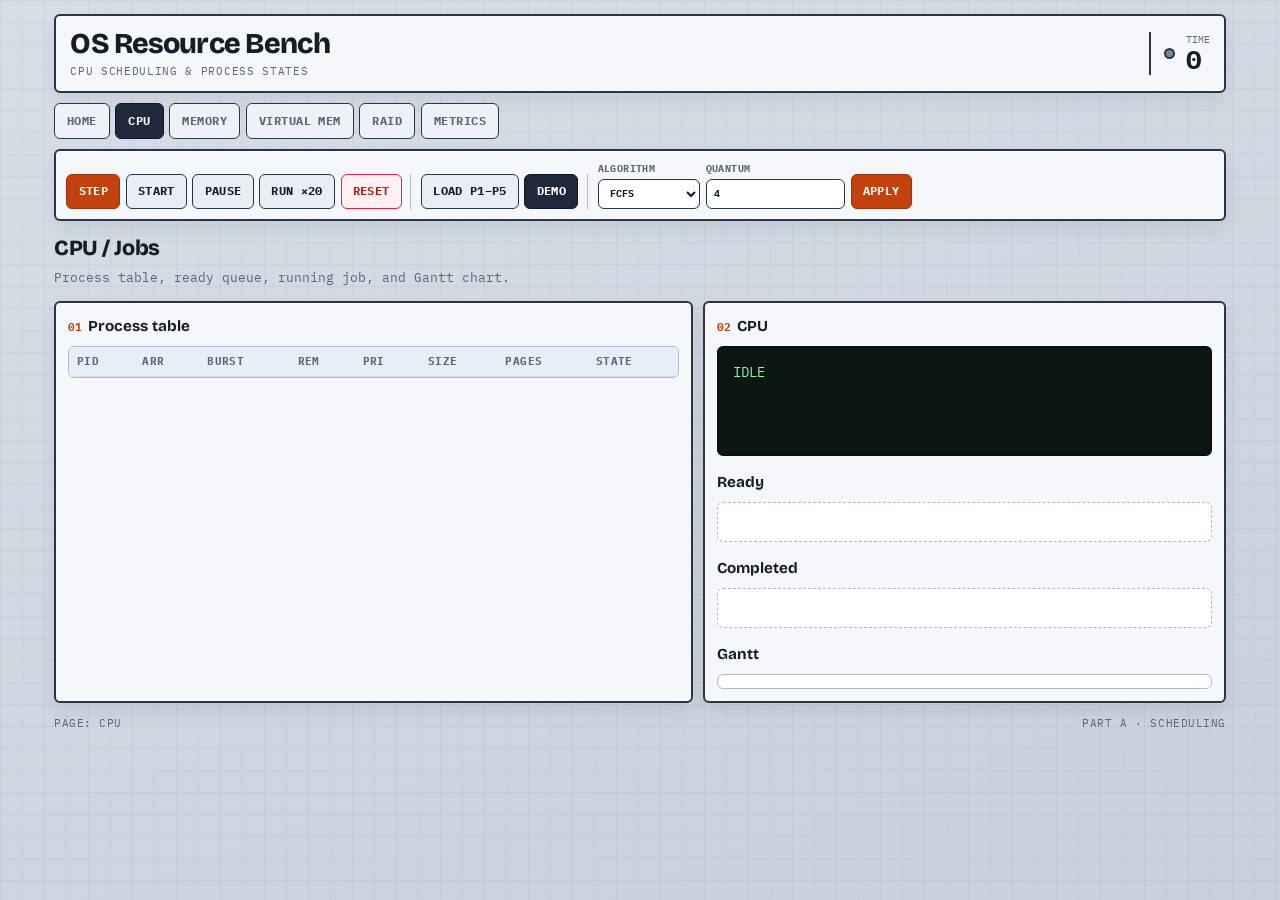
==== static/cpu.html @ 3bd55ee1 "Split simulator UI into multi-page navigation with shared toolbar. Co-authored-by: Cursor <cursorage" ====
<!DOCTYPE html>
<html lang="en">
<head>
  <meta charset="UTF-8" />
  <meta name="viewport" content="width=device-width, initial-scale=1" />
  <title>CPU · OS Resource Bench</title>
  <link rel="preconnect" href="https://fonts.googleapis.com" />
  <link rel="preconnect" href="https://fonts.gstatic.com" crossorigin />
  <link href="https://fonts.googleapis.com/css2?family=Bricolage+Grotesque:opsz,wght@12..96,600;12..96,800&family=IBM+Plex+Mono:wght@400;600;700&display=swap" rel="stylesheet" />
  <link rel="stylesheet" href="/static/style.css" />
</head>
<body data-page="cpu">
  <div class="app">
    <header class="topbar">
      <div class="brand">
        <h1>OS Resource Bench</h1>
        <p>CPU scheduling &amp; process states</p>
      </div>
      <div class="clock">
        <div class="led" id="run-led"></div>
        <div><small>time</small><strong id="sim-time">0</strong></div>
      </div>
    </header>

    <nav class="nav">
      <a href="/">Home</a>
      <a class="active" href="/cpu">CPU</a>
      <a href="/memory">Memory</a>
      <a href="/virtual">Virtual Mem</a>
      <a href="/raid">RAID</a>
      <a href="/metrics">Metrics</a>
    </nav>

    <section class="toolbar">
      <div class="group">
        <button id="btn-step" class="btn primary">Step</button>
        <button id="btn-start" class="btn">Start</button>
        <button id="btn-pause" class="btn">Pause</button>
        <button id="btn-run20" class="btn">Run ×20</button>
        <button id="btn-reset" class="btn warn">Reset</button>
      </div>
      <div class="group">
        <button id="btn-generate" class="btn">Load P1–P5</button>
        <button id="btn-demo" class="btn dark">Demo</button>
      </div>
      <div class="group">
        <label class="field">Algorithm
          <select id="algorithm">
            <option>FCFS</option><option>Round Robin</option><option>SJF</option><option>Priority</option>
          </select>
        </label>
        <label class="field">Quantum<input id="quantum" type="number" min="1" value="4" /></label>
        <button id="btn-apply" class="btn primary">Apply</button>
      </div>
    </section>

    <div class="page-head">
      <h2>CPU / Jobs</h2>
      <p>Process table, ready queue, running job, and Gantt chart.</p>
    </div>

    <div class="grid two">
      <section class="panel">
        <h3><span class="num">01</span>Process table</h3>
        <div class="table-wrap">
          <table>
            <thead>
              <tr>
                <th>PID</th><th>Arr</th><th>Burst</th><th>Rem</th>
                <th>Pri</th><th>Size</th><th>Pages</th><th>State</th>
              </tr>
            </thead>
            <tbody id="process-tbody"></tbody>
          </table>
        </div>
      </section>

      <section class="panel">
        <h3><span class="num">02</span>CPU</h3>
        <div id="cpu-panel" class="crt">IDLE</div>
        <p class="meta" id="sched-info"></p>
        <h3 style="margin-top:0.9rem">Ready</h3>
        <div id="ready-queue" class="queue"></div>
        <h3 style="margin-top:0.9rem">Completed</h3>
        <div id="completed" class="queue"></div>
        <h3 style="margin-top:0.9rem">Gantt</h3>
        <div id="gantt" class="gantt"></div>
      </section>
    </div>

    <footer class="footer">
      <span>Page: CPU</span>
      <span>Part A · Scheduling</span>
    </footer>
  </div>
  <script src="/static/app.js"></script>
</body>
</html>
---- static/style.css ----
:root {
  --bg: #d8dee7;
  --bg-2: #c7d0dc;
  --surface: #f6f7fa;
  --surface-2: #eef1f6;
  --ink: #161d27;
  --muted: #5a6778;
  --line: #2a3545;
  --line-soft: #b0bbc9;
  --accent: #c2410c;
  --accent-2: #9a3412;
  --navy: #1e293b;
  --ok: #15803d;
  --warn: #b91c1c;
  --info: #0369a1;
  --crt: #0c1713;
  --crt-fg: #95efb0;
  --mono: "IBM Plex Mono", Consolas, monospace;
  --sans: "Bricolage Grotesque", "Segoe UI", sans-serif;
  --r: 6px;
  --shadow: 0 1px 0 rgba(255,255,255,0.55) inset, 0 8px 18px rgba(22, 29, 39, 0.08);
}

* { box-sizing: border-box; }
html, body { margin: 0; min-height: 100%; }
body {
  color: var(--ink);
  font: 14px/1.45 var(--mono);
  background:
    linear-gradient(rgba(42,53,69,0.05) 1px, transparent 1px),
    linear-gradient(90deg, rgba(42,53,69,0.05) 1px, transparent 1px),
    linear-gradient(160deg, var(--bg), var(--bg-2));
  background-size: 22px 22px, 22px 22px, auto;
}
a { color: inherit; text-decoration: none; }
button, input, select { font: inherit; }
:focus-visible { outline: 2px solid #2563eb; outline-offset: 2px; }

.app {
  max-width: 1200px;
  margin: 0 auto;
  padding: 14px 14px 28px;
}

/* Top chrome */
.topbar {
  display: grid;
  grid-template-columns: 1fr auto;
  gap: 0.75rem;
  align-items: center;
  background: var(--surface);
  border: 2px solid var(--line);
  border-radius: var(--r);
  padding: 0.75rem 0.9rem;
  box-shadow: var(--shadow);
  margin-bottom: 10px;
}

.brand h1 {
  margin: 0;
  font-family: var(--sans);
  font-size: clamp(1.25rem, 2.5vw, 1.8rem);
  font-weight: 800;
  letter-spacing: -0.03em;
  line-height: 1.1;
}
.brand p {
  margin: 0.2rem 0 0;
  color: var(--muted);
  font-size: 0.7rem;
  text-transform: uppercase;
  letter-spacing: 0.06em;
}

.clock {
  display: flex;
  align-items: center;
  gap: 0.65rem;
  border-left: 2px solid var(--line);
  padding-left: 0.85rem;
}
.clock small {
  display: block;
  color: var(--muted);
  font-size: 0.65rem;
  text-transform: uppercase;
}
.clock strong {
  font-size: 1.6rem;
  font-variant-numeric: tabular-nums;
  line-height: 1;
}
.led {
  width: 11px;
  height: 11px;
  border-radius: 50%;
  border: 2px solid var(--line);
  background: #7c8696;
}
.led.on {
  background: #22c55e;
  box-shadow: 0 0 0 3px rgba(34,197,94,0.18);
  animation: blink 1s steps(2) infinite;
}

/* Navigation pages */
.nav {
  display: flex;
  flex-wrap: wrap;
  gap: 0.35rem;
  margin-bottom: 10px;
}
.nav a {
  border: 1.5px solid var(--line);
  background: var(--surface-2);
  color: var(--muted);
  padding: 0.55rem 0.75rem;
  border-radius: var(--r);
  font-size: 0.72rem;
  font-weight: 700;
  letter-spacing: 0.04em;
  text-transform: uppercase;
  transition: 0.12s ease;
}
.nav a:hover {
  background: #fff;
  color: var(--ink);
  border-color: var(--accent);
}
.nav a.active {
  background: var(--navy);
  color: #f8fafc;
  border-color: #0f172a;
}

/* Shared control strip */
.toolbar {
  display: flex;
  flex-wrap: wrap;
  gap: 0.4rem;
  align-items: end;
  background: var(--surface);
  border: 2px solid var(--line);
  border-radius: var(--r);
  padding: 0.65rem;
  margin-bottom: 12px;
  box-shadow: var(--shadow);
}
.toolbar .group {
  display: flex;
  flex-wrap: wrap;
  gap: 0.35rem;
  align-items: end;
  padding-right: 0.55rem;
  margin-right: 0.2rem;
  border-right: 1px solid var(--line-soft);
}
.toolbar .group:last-child { border-right: 0; }

.btn {
  border: 1.5px solid var(--line);
  background: #e9eef4;
  color: var(--ink);
  border-radius: var(--r);
  padding: 0.5rem 0.7rem;
  font-weight: 700;
  font-size: 0.72rem;
  letter-spacing: 0.03em;
  cursor: pointer;
  text-transform: uppercase;
}
.btn:hover { background: #fff; border-color: var(--accent); }
.btn:active { transform: translateY(1px); }
.btn.primary { background: var(--accent); color: #fff7ed; border-color: var(--accent-2); }
.btn.primary:hover { background: var(--accent-2); color: #fff; }
.btn.dark { background: var(--navy); color: #fff; border-color: #0f172a; }
.btn.warn { background: #fff1f2; color: var(--warn); border-color: #e11d48; }

.field {
  display: flex;
  flex-direction: column;
  gap: 0.15rem;
  font-size: 0.62rem;
  font-weight: 700;
  color: var(--muted);
  text-transform: uppercase;
  letter-spacing: 0.04em;
}
.field input, .field select {
  min-width: 96px;
  border: 1.5px solid var(--line);
  background: #fff;
  border-radius: var(--r);
  padding: 0.42rem 0.45rem;
  color: var(--ink);
}

/* Page body */
.page-head {
  margin: 0 0 0.85rem;
}
.page-head h2 {
  margin: 0;
  font-family: var(--sans);
  font-size: 1.35rem;
  font-weight: 800;
  letter-spacing: -0.02em;
}
.page-head p {
  margin: 0.25rem 0 0;
  color: var(--muted);
  font-size: 0.8rem;
}

.grid {
  display: grid;
  gap: 10px;
}
.grid.two { grid-template-columns: 1.1fr 0.9fr; }
.grid.three { grid-template-columns: repeat(3, 1fr); }
.grid.cards { grid-template-columns: repeat(auto-fit, minmax(160px, 1fr)); }

.panel {
  background: var(--surface);
  border: 2px solid var(--line);
  border-radius: var(--r);
  padding: 0.75rem;
  box-shadow: var(--shadow);
  min-width: 0;
}
.panel h3 {
  margin: 0 0 0.6rem;
  font-family: var(--sans);
  font-size: 0.95rem;
  font-weight: 700;
}
.panel h3 .num {
  color: var(--accent);
  font-family: var(--mono);
  font-size: 0.7rem;
  margin-right: 0.4rem;
}

.meta { color: var(--muted); font-size: 0.75rem; margin: 0 0 0.55rem; }

.table-wrap {
  overflow: auto;
  max-height: 460px;
  border: 1px solid var(--line-soft);
  border-radius: var(--r);
  background: #fff;
}
table { width: 100%; border-collapse: collapse; font-size: 0.78rem; }
th, td {
  padding: 0.42rem 0.5rem;
  border-bottom: 1px solid #d7deea;
  text-align: left;
  white-space: nowrap;
}
th {
  position: sticky;
  top: 0;
  background: #e8eef7;
  color: var(--muted);
  font-size: 0.66rem;
  text-transform: uppercase;
  letter-spacing: 0.04em;
}
tr:hover td { background: #f3f7fc; }
tr.row-running td { background: #fff4eb; font-weight: 600; color: var(--accent-2); }

.status {
  display: inline-block;
  min-width: 4.6rem;
  text-align: center;
  padding: 0.1rem 0.3rem;
  border: 1px solid var(--line-soft);
  border-radius: 3px;
  font-size: 0.68rem;
  background: #f1f5f9;
}
.status-running { background: #ffedd5; border-color: var(--accent); color: var(--accent-2); }
.status-ready { background: #e0f2fe; border-color: var(--info); color: #075985; }
.status-terminated { background: #dcfce7; border-color: var(--ok); color: #14532d; }
.status-waiting { background: #fef9c3; border-color: #ca8a04; color: #854d0e; }

.crt {
  background: var(--crt);
  color: var(--crt-fg);
  border: 2px solid #07110d;
  border-radius: var(--r);
  padding: 0.85rem;
  min-height: 110px;
  white-space: pre-wrap;
  line-height: 1.5;
}
.queue {
  min-height: 2.5rem;
  border: 1px dashed var(--line-soft);
  border-radius: var(--r);
  background: #fff;
  padding: 0.4rem;
  display: flex;
  flex-wrap: wrap;
  gap: 0.3rem;
}
.qitem {
  border: 1px solid var(--accent);
  background: #fff7ed;
  color: var(--accent-2);
  border-radius: 3px;
  padding: 0.15rem 0.4rem;
  font-size: 0.72rem;
  font-weight: 700;
}
.muted { color: var(--muted); font-size: 0.75rem; }

.gantt {
  display: flex;
  flex-wrap: wrap;
  gap: 3px;
  max-height: 130px;
  overflow: auto;
  border: 1px solid var(--line-soft);
  border-radius: var(--r);
  background: #fff;
  padding: 0.4rem;
}
.gantt span {
  border: 1px solid var(--line-soft);
  background: #eef2f6;
  border-radius: 2px;
  font-size: 0.64rem;
  padding: 0.2rem 0.28rem;
}
.gantt span.run {
  background: #ffedd5;
  border-color: var(--accent);
  color: var(--accent-2);
  font-weight: 700;
}
.gantt span.idle { opacity: 0.4; }

.frames, .meters, .raid-grid {
  display: grid;
  gap: 0.45rem;
}
.frames { grid-template-columns: repeat(auto-fill, minmax(110px, 1fr)); }
.meters { grid-template-columns: repeat(auto-fit, minmax(130px, 1fr)); }
.raid-grid { grid-template-columns: repeat(auto-fit, minmax(150px, 1fr)); }

.frame, .stat, .disk {
  border: 1.5px solid var(--line);
  background: #fff;
  border-radius: var(--r);
  padding: 0.55rem;
}
.frame { min-height: 62px; white-space: pre-line; font-size: 0.74rem; }
.frame.free {
  color: var(--muted);
  background: repeating-linear-gradient(-45deg, #f4f6f9, #f4f6f9 5px, #e8edf4 5px, #e8edf4 10px);
}
.frame.used { background: #ecfdf3; border-color: var(--ok); font-weight: 700; }
.stat b {
  display: block;
  font-size: 1.25rem;
  font-variant-numeric: tabular-nums;
}
.stat span {
  color: var(--muted);
  font-size: 0.64rem;
  text-transform: uppercase;
  letter-spacing: 0.04em;
}

.teletype {
  border: 1.5px solid #d97706;
  background: #fffbeb;
  color: #78350f;
  border-radius: var(--r);
  padding: 0.7rem;
  min-height: 84px;
  white-space: pre-wrap;
  font-size: 0.76rem;
  line-height: 1.45;
}
.teletype.hit { background: #ecfdf3; color: #14532d; border-color: var(--ok); }
.teletype.fail { background: #fff1f2; color: #9f1239; border-color: var(--warn); }

.disk { min-height: 130px; }
.disk.failed { background: #fff1f2; border-color: var(--warn); }
.disk h4 {
  margin: 0 0 0.35rem;
  font-family: var(--sans);
  font-size: 0.8rem;
}
.disk pre {
  margin: 0;
  max-height: 120px;
  overflow: auto;
  color: var(--muted);
  font-size: 0.66rem;
  line-height: 1.4;
}

.kernellog {
  margin: 0;
  background: #101820;
  color: #d7e6df;
  border: 2px solid #07110d;
  border-radius: var(--r);
  padding: 0.75rem;
  max-height: 380px;
  overflow: auto;
  font-size: 0.74rem;
  line-height: 1.45;
}

/* Dashboard extras */
.pipeline {
  display: grid;
  grid-template-columns: repeat(6, 1fr);
  gap: 0.4rem;
  margin-bottom: 10px;
}
.pipe-step {
  background: var(--surface);
  border: 2px solid var(--line);
  border-radius: var(--r);
  padding: 0.7rem 0.55rem;
  text-align: center;
  box-shadow: var(--shadow);
}
.pipe-step b {
  display: block;
  font-family: var(--sans);
  font-size: 0.85rem;
  margin-bottom: 0.2rem;
}
.pipe-step span { color: var(--muted); font-size: 0.68rem; }
.pipe-step.hot { border-color: var(--accent); background: #fff7ed; }

.hero-actions {
  display: flex;
  flex-wrap: wrap;
  gap: 0.45rem;
  margin-top: 0.7rem;
}

.footer {
  margin-top: 12px;
  color: var(--muted);
  font-size: 0.7rem;
  text-transform: uppercase;
  letter-spacing: 0.05em;
  display: flex;
  justify-content: space-between;
  gap: 0.75rem;
  flex-wrap: wrap;
}

@keyframes blink { 50% { opacity: 0.35; } }

@media (max-width: 900px) {
  .grid.two, .grid.three, .pipeline { grid-template-columns: 1fr; }
  .topbar { grid-template-columns: 1fr; }
  .clock { border: 0; padding: 0; border-top: 1px solid var(--line-soft); padding-top: 0.45rem; }
  .toolbar .group { border-right: 0; padding-right: 0; }
}
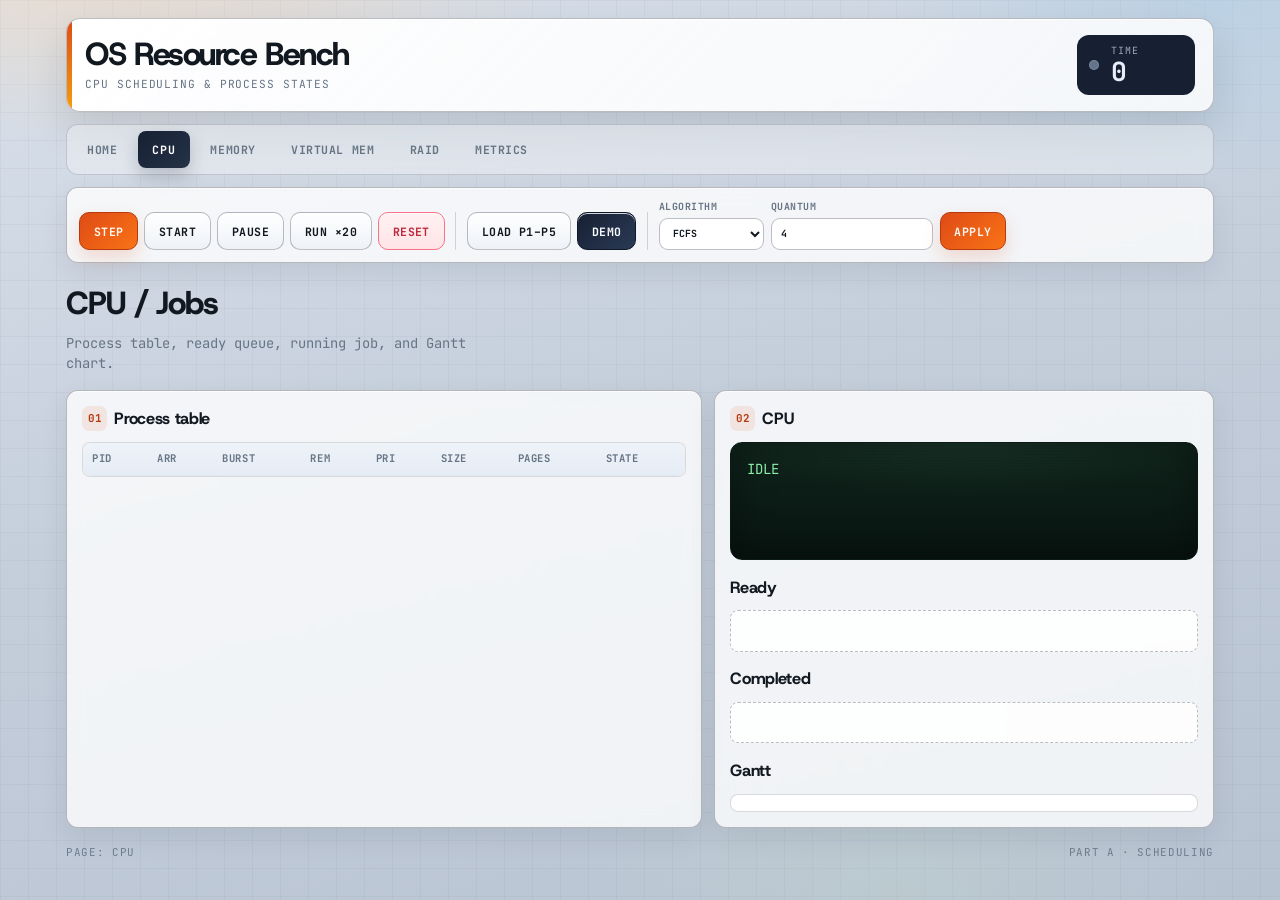
==== commit 66edc78d: "Upgrade multi-page UI with polished visual design system. Co-authored-by: Cursor <cursoragent@cursor" ====
--- a/static/cpu.html
+++ b/static/cpu.html
@@ -6,7 +6,7 @@
   <title>CPU · OS Resource Bench</title>
   <link rel="preconnect" href="https://fonts.googleapis.com" />
   <link rel="preconnect" href="https://fonts.gstatic.com" crossorigin />
-  <link href="https://fonts.googleapis.com/css2?family=Bricolage+Grotesque:opsz,wght@12..96,600;12..96,800&family=IBM+Plex+Mono:wght@400;600;700&display=swap" rel="stylesheet" />
+  <link href="https://fonts.googleapis.com/css2?family=Host+Grotesk:wght@500;600;700;800&family=JetBrains+Mono:wght@400;600;700&display=swap" rel="stylesheet" />
   <link rel="stylesheet" href="/static/style.css" />
 </head>
 <body data-page="cpu">
--- a/static/style.css
+++ b/static/style.css
@@ -1,398 +1,532 @@
 :root {
-  --bg: #d8dee7;
-  --bg-2: #c7d0dc;
-  --surface: #f6f7fa;
-  --surface-2: #eef1f6;
-  --ink: #161d27;
-  --muted: #5a6778;
-  --line: #2a3545;
-  --line-soft: #b0bbc9;
-  --accent: #c2410c;
-  --accent-2: #9a3412;
-  --navy: #1e293b;
-  --ok: #15803d;
-  --warn: #b91c1c;
-  --info: #0369a1;
-  --crt: #0c1713;
-  --crt-fg: #95efb0;
-  --mono: "IBM Plex Mono", Consolas, monospace;
-  --sans: "Bricolage Grotesque", "Segoe UI", sans-serif;
-  --r: 6px;
-  --shadow: 0 1px 0 rgba(255,255,255,0.55) inset, 0 8px 18px rgba(22, 29, 39, 0.08);
+  --ink: #121820;
+  --ink-2: #2a3441;
+  --muted: #667484;
+  --line: rgba(18, 24, 32, 0.16);
+  --line-strong: rgba(18, 24, 32, 0.28);
+  --surface: rgba(255, 255, 255, 0.78);
+  --surface-solid: #f4f6f9;
+  --surface-2: #e8edf3;
+  --glass: rgba(255, 255, 255, 0.55);
+  --accent: #df4b16;
+  --accent-deep: #b53a10;
+  --navy: #172033;
+  --ok: #0f7a45;
+  --warn: #c02739;
+  --info: #0b6e99;
+  --crt: #081410;
+  --crt-fg: #8ef0ad;
+  --glow-warm: rgba(223, 75, 22, 0.18);
+  --sans: "Host Grotesk", "Segoe UI", sans-serif;
+  --mono: "JetBrains Mono", Consolas, monospace;
+  --r: 12px;
+  --r-sm: 8px;
+  --ease: cubic-bezier(0.22, 1, 0.36, 1);
+  --shadow: 0 1px 0 rgba(255,255,255,0.65) inset, 0 10px 28px rgba(18, 24, 32, 0.08);
+  --shadow-lg: 0 1px 0 rgba(255,255,255,0.7) inset, 0 18px 40px rgba(18, 24, 32, 0.12);
 }
 
 * { box-sizing: border-box; }
 html, body { margin: 0; min-height: 100%; }
 body {
   color: var(--ink);
-  font: 14px/1.45 var(--mono);
-  background:
-    linear-gradient(rgba(42,53,69,0.05) 1px, transparent 1px),
-    linear-gradient(90deg, rgba(42,53,69,0.05) 1px, transparent 1px),
-    linear-gradient(160deg, var(--bg), var(--bg-2));
-  background-size: 22px 22px, 22px 22px, auto;
+  font: 14px/1.5 var(--mono);
+  background-color: #cfd7e2;
+  background-image:
+    radial-gradient(900px 420px at 8% -10%, rgba(255, 214, 170, 0.55), transparent 55%),
+    radial-gradient(700px 380px at 95% 0%, rgba(170, 205, 230, 0.5), transparent 50%),
+    radial-gradient(600px 420px at 70% 100%, rgba(190, 210, 200, 0.35), transparent 55%),
+    linear-gradient(rgba(18, 24, 32, 0.035) 1px, transparent 1px),
+    linear-gradient(90deg, rgba(18, 24, 32, 0.035) 1px, transparent 1px),
+    linear-gradient(165deg, #d9e0ea 0%, #c4cedb 48%, #b8c3d2 100%);
+  background-size: auto, auto, auto, 28px 28px, 28px 28px, auto;
+  background-attachment: fixed;
 }
 a { color: inherit; text-decoration: none; }
 button, input, select { font: inherit; }
-:focus-visible { outline: 2px solid #2563eb; outline-offset: 2px; }
+:focus-visible {
+  outline: 2px solid #2563eb;
+  outline-offset: 2px;
+}
 
 .app {
-  max-width: 1200px;
+  max-width: 1180px;
   margin: 0 auto;
-  padding: 14px 14px 28px;
-}
-
-/* Top chrome */
+  padding: 18px 16px 40px;
+  animation: rise 0.55s var(--ease);
+}
+
+/* ===== Top bar ===== */
 .topbar {
   display: grid;
   grid-template-columns: 1fr auto;
-  gap: 0.75rem;
+  gap: 1rem;
   align-items: center;
-  background: var(--surface);
-  border: 2px solid var(--line);
-  border-radius: var(--r);
-  padding: 0.75rem 0.9rem;
-  box-shadow: var(--shadow);
-  margin-bottom: 10px;
-}
-
+  padding: 1rem 1.15rem;
+  margin-bottom: 12px;
+  border: 1px solid var(--line-strong);
+  border-radius: calc(var(--r) + 2px);
+  background:
+    linear-gradient(135deg, rgba(255,255,255,0.92), rgba(244,246,249,0.75)),
+    var(--surface);
+  box-shadow: var(--shadow-lg);
+  backdrop-filter: blur(10px);
+  position: relative;
+  overflow: hidden;
+}
+.topbar::before {
+  content: "";
+  position: absolute;
+  left: 0; top: 0; bottom: 0;
+  width: 5px;
+  background: linear-gradient(180deg, var(--accent), #f59e0b);
+}
 .brand h1 {
   margin: 0;
   font-family: var(--sans);
-  font-size: clamp(1.25rem, 2.5vw, 1.8rem);
+  font-size: clamp(1.45rem, 3vw, 2rem);
   font-weight: 800;
-  letter-spacing: -0.03em;
-  line-height: 1.1;
+  letter-spacing: -0.045em;
+  line-height: 1.05;
 }
 .brand p {
-  margin: 0.2rem 0 0;
+  margin: 0.3rem 0 0;
   color: var(--muted);
   font-size: 0.7rem;
-  text-transform: uppercase;
-  letter-spacing: 0.06em;
-}
-
+  letter-spacing: 0.08em;
+  text-transform: uppercase;
+}
 .clock {
   display: flex;
   align-items: center;
-  gap: 0.65rem;
-  border-left: 2px solid var(--line);
-  padding-left: 0.85rem;
+  gap: 0.75rem;
+  padding: 0.55rem 0.8rem;
+  border-radius: var(--r);
+  background: var(--navy);
+  color: #e8eef7;
+  min-width: 118px;
 }
 .clock small {
   display: block;
-  color: var(--muted);
-  font-size: 0.65rem;
+  opacity: 0.65;
+  font-size: 0.62rem;
+  letter-spacing: 0.08em;
   text-transform: uppercase;
 }
 .clock strong {
-  font-size: 1.6rem;
+  font-size: 1.65rem;
+  line-height: 1;
   font-variant-numeric: tabular-nums;
-  line-height: 1;
+}
+.clock strong.flash {
+  animation: tickFlash 0.35s var(--ease);
 }
 .led {
-  width: 11px;
-  height: 11px;
+  width: 10px;
+  height: 10px;
   border-radius: 50%;
-  border: 2px solid var(--line);
-  background: #7c8696;
+  background: #64748b;
+  box-shadow: inset 0 0 0 1px rgba(255,255,255,0.15);
 }
 .led.on {
-  background: #22c55e;
-  box-shadow: 0 0 0 3px rgba(34,197,94,0.18);
-  animation: blink 1s steps(2) infinite;
-}
-
-/* Navigation pages */
+  background: #4ade80;
+  box-shadow: 0 0 0 4px rgba(74, 222, 128, 0.18);
+  animation: pulse 1.1s ease-in-out infinite;
+}
+
+/* ===== Nav ===== */
 .nav {
   display: flex;
   flex-wrap: wrap;
-  gap: 0.35rem;
-  margin-bottom: 10px;
+  gap: 0.4rem;
+  margin-bottom: 12px;
+  padding: 0.35rem;
+  border-radius: var(--r);
+  background: rgba(255,255,255,0.35);
+  border: 1px solid var(--line);
+  backdrop-filter: blur(8px);
 }
 .nav a {
-  border: 1.5px solid var(--line);
-  background: var(--surface-2);
-  color: var(--muted);
-  padding: 0.55rem 0.75rem;
+  position: relative;
+  padding: 0.62rem 0.9rem;
+  border-radius: var(--r-sm);
+  color: var(--muted);
+  font-size: 0.72rem;
+  font-weight: 700;
+  letter-spacing: 0.05em;
+  text-transform: uppercase;
+  transition: color 0.18s var(--ease), background 0.18s var(--ease), transform 0.18s var(--ease);
+}
+.nav a:hover {
+  color: var(--ink);
+  background: rgba(255,255,255,0.7);
+  transform: translateY(-1px);
+}
+.nav a.active {
+  color: #fff;
+  background: linear-gradient(135deg, var(--navy), #243247);
+  box-shadow: 0 8px 18px rgba(23, 32, 51, 0.22);
+}
+
+/* ===== Toolbar ===== */
+.toolbar {
+  display: flex;
+  flex-wrap: wrap;
+  gap: 0.55rem;
+  align-items: end;
+  padding: 0.75rem;
+  margin-bottom: 16px;
+  border: 1px solid var(--line-strong);
   border-radius: var(--r);
-  font-size: 0.72rem;
-  font-weight: 700;
-  letter-spacing: 0.04em;
-  text-transform: uppercase;
-  transition: 0.12s ease;
-}
-.nav a:hover {
-  background: #fff;
-  color: var(--ink);
-  border-color: var(--accent);
-}
-.nav a.active {
-  background: var(--navy);
-  color: #f8fafc;
-  border-color: #0f172a;
-}
-
-/* Shared control strip */
-.toolbar {
+  background: var(--surface);
+  box-shadow: var(--shadow);
+  backdrop-filter: blur(8px);
+}
+.toolbar .group {
   display: flex;
   flex-wrap: wrap;
   gap: 0.4rem;
   align-items: end;
-  background: var(--surface);
-  border: 2px solid var(--line);
-  border-radius: var(--r);
-  padding: 0.65rem;
-  margin-bottom: 12px;
-  box-shadow: var(--shadow);
-}
-.toolbar .group {
-  display: flex;
-  flex-wrap: wrap;
-  gap: 0.35rem;
-  align-items: end;
-  padding-right: 0.55rem;
-  margin-right: 0.2rem;
-  border-right: 1px solid var(--line-soft);
-}
-.toolbar .group:last-child { border-right: 0; }
+  padding-right: 0.65rem;
+  margin-right: 0.15rem;
+  border-right: 1px solid var(--line);
+}
+.toolbar .group:last-child { border-right: 0; padding-right: 0; }
 
 .btn {
-  border: 1.5px solid var(--line);
-  background: #e9eef4;
+  border: 1px solid var(--line-strong);
+  background: linear-gradient(180deg, #ffffff, #eef2f7);
   color: var(--ink);
-  border-radius: var(--r);
-  padding: 0.5rem 0.7rem;
+  border-radius: 10px;
+  padding: 0.58rem 0.85rem;
   font-weight: 700;
   font-size: 0.72rem;
-  letter-spacing: 0.03em;
+  letter-spacing: 0.04em;
+  text-transform: uppercase;
   cursor: pointer;
-  text-transform: uppercase;
-}
-.btn:hover { background: #fff; border-color: var(--accent); }
-.btn:active { transform: translateY(1px); }
-.btn.primary { background: var(--accent); color: #fff7ed; border-color: var(--accent-2); }
-.btn.primary:hover { background: var(--accent-2); color: #fff; }
-.btn.dark { background: var(--navy); color: #fff; border-color: #0f172a; }
-.btn.warn { background: #fff1f2; color: var(--warn); border-color: #e11d48; }
+  transition: transform 0.15s var(--ease), box-shadow 0.15s var(--ease), background 0.15s var(--ease);
+  box-shadow: 0 1px 0 rgba(255,255,255,0.8) inset;
+}
+.btn:hover {
+  transform: translateY(-1px);
+  box-shadow: 0 8px 16px rgba(18, 24, 32, 0.1);
+}
+.btn:active { transform: translateY(0); }
+.btn.primary {
+  background: linear-gradient(135deg, var(--accent), #f97316);
+  border-color: var(--accent-deep);
+  color: #fff8f3;
+  box-shadow: 0 8px 18px var(--glow-warm);
+}
+.btn.primary:hover {
+  background: linear-gradient(135deg, var(--accent-deep), var(--accent));
+  color: #fff;
+}
+.btn.dark {
+  background: linear-gradient(135deg, var(--navy), #2a3a55);
+  border-color: #0f172a;
+  color: #f8fafc;
+}
+.btn.warn {
+  background: linear-gradient(180deg, #fff1f2, #ffe4e6);
+  border-color: #fb7185;
+  color: var(--warn);
+}
 
 .field {
   display: flex;
   flex-direction: column;
-  gap: 0.15rem;
+  gap: 0.2rem;
   font-size: 0.62rem;
   font-weight: 700;
   color: var(--muted);
   text-transform: uppercase;
-  letter-spacing: 0.04em;
+  letter-spacing: 0.05em;
 }
 .field input, .field select {
-  min-width: 96px;
-  border: 1.5px solid var(--line);
+  min-width: 104px;
+  border: 1px solid var(--line-strong);
   background: #fff;
-  border-radius: var(--r);
-  padding: 0.42rem 0.45rem;
+  border-radius: 9px;
+  padding: 0.48rem 0.55rem;
   color: var(--ink);
-}
-
-/* Page body */
+  transition: border-color 0.15s var(--ease), box-shadow 0.15s var(--ease);
+}
+.field input:hover, .field select:hover { border-color: #64748b; }
+.field input:focus, .field select:focus {
+  border-color: var(--accent);
+  box-shadow: 0 0 0 3px var(--glow-warm);
+  outline: none;
+}
+
+/* ===== Page chrome ===== */
 .page-head {
-  margin: 0 0 0.85rem;
+  margin: 0 0 1rem;
+  animation: rise 0.5s var(--ease) 0.05s both;
 }
 .page-head h2 {
   margin: 0;
   font-family: var(--sans);
-  font-size: 1.35rem;
+  font-size: clamp(1.5rem, 3vw, 2rem);
   font-weight: 800;
-  letter-spacing: -0.02em;
+  letter-spacing: -0.035em;
 }
 .page-head p {
-  margin: 0.25rem 0 0;
-  color: var(--muted);
-  font-size: 0.8rem;
-}
-
-.grid {
-  display: grid;
-  gap: 10px;
-}
-.grid.two { grid-template-columns: 1.1fr 0.9fr; }
+  margin: 0.35rem 0 0;
+  color: var(--muted);
+  max-width: 52ch;
+  font-size: 0.86rem;
+}
+
+.grid { display: grid; gap: 12px; }
+.grid.two { grid-template-columns: 1.12fr 0.88fr; }
 .grid.three { grid-template-columns: repeat(3, 1fr); }
-.grid.cards { grid-template-columns: repeat(auto-fit, minmax(160px, 1fr)); }
+.grid.cards { grid-template-columns: repeat(auto-fit, minmax(150px, 1fr)); }
 
 .panel {
   background: var(--surface);
-  border: 2px solid var(--line);
+  border: 1px solid var(--line-strong);
   border-radius: var(--r);
-  padding: 0.75rem;
+  padding: 0.95rem;
   box-shadow: var(--shadow);
+  backdrop-filter: blur(8px);
   min-width: 0;
-}
+  animation: rise 0.5s var(--ease) both;
+}
+.panel:nth-child(2) { animation-delay: 0.05s; }
+.panel:nth-child(3) { animation-delay: 0.1s; }
 .panel h3 {
-  margin: 0 0 0.6rem;
+  margin: 0 0 0.7rem;
   font-family: var(--sans);
-  font-size: 0.95rem;
-  font-weight: 700;
+  font-size: 1.02rem;
+  font-weight: 750;
+  letter-spacing: -0.02em;
+  display: flex;
+  align-items: center;
+  gap: 0.45rem;
 }
 .panel h3 .num {
-  color: var(--accent);
+  display: inline-grid;
+  place-items: center;
+  min-width: 1.55rem;
+  height: 1.55rem;
+  padding: 0 0.3rem;
+  border-radius: 7px;
+  background: rgba(223, 75, 22, 0.1);
+  color: var(--accent-deep);
   font-family: var(--mono);
-  font-size: 0.7rem;
-  margin-right: 0.4rem;
-}
-
-.meta { color: var(--muted); font-size: 0.75rem; margin: 0 0 0.55rem; }
-
+  font-size: 0.68rem;
+  font-weight: 700;
+}
+.meta {
+  color: var(--muted);
+  font-size: 0.76rem;
+  margin: 0 0 0.65rem;
+}
+
+/* ===== Tables ===== */
 .table-wrap {
   overflow: auto;
   max-height: 460px;
-  border: 1px solid var(--line-soft);
-  border-radius: var(--r);
+  border: 1px solid var(--line);
+  border-radius: var(--r-sm);
   background: #fff;
 }
 table { width: 100%; border-collapse: collapse; font-size: 0.78rem; }
 th, td {
-  padding: 0.42rem 0.5rem;
-  border-bottom: 1px solid #d7deea;
+  padding: 0.5rem 0.55rem;
+  border-bottom: 1px solid #e2e8f0;
   text-align: left;
   white-space: nowrap;
 }
 th {
   position: sticky;
   top: 0;
-  background: #e8eef7;
+  z-index: 1;
+  background: linear-gradient(180deg, #eef3f9, #e6ecf5);
   color: var(--muted);
   font-size: 0.66rem;
-  text-transform: uppercase;
-  letter-spacing: 0.04em;
-}
-tr:hover td { background: #f3f7fc; }
-tr.row-running td { background: #fff4eb; font-weight: 600; color: var(--accent-2); }
+  letter-spacing: 0.05em;
+  text-transform: uppercase;
+}
+tr:hover td { background: #f5f9ff; }
+tr.row-running td {
+  background: linear-gradient(90deg, #fff1e7, #fff7ed);
+  color: var(--accent-deep);
+  font-weight: 700;
+}
 
 .status {
   display: inline-block;
-  min-width: 4.6rem;
+  min-width: 5rem;
   text-align: center;
-  padding: 0.1rem 0.3rem;
-  border: 1px solid var(--line-soft);
-  border-radius: 3px;
+  padding: 0.15rem 0.4rem;
+  border-radius: 999px;
   font-size: 0.68rem;
+  font-weight: 700;
+  border: 1px solid transparent;
+}
+.status-running { background: #ffedd5; color: var(--accent-deep); border-color: #fdba74; }
+.status-ready { background: #e0f2fe; color: #075985; border-color: #7dd3fc; }
+.status-terminated { background: #dcfce7; color: #166534; border-color: #86efac; }
+.status-waiting { background: #fef9c3; color: #854d0e; border-color: #fde047; }
+.status-new { background: #f1f5f9; color: #475569; border-color: #cbd5e1; }
+
+/* ===== Widgets ===== */
+.crt {
+  background:
+    radial-gradient(120% 100% at 50% 0%, rgba(142, 240, 173, 0.08), transparent 45%),
+    linear-gradient(180deg, #10241c, var(--crt));
+  color: var(--crt-fg);
+  border: 1px solid #0a1a14;
+  border-radius: var(--r);
+  padding: 1rem;
+  min-height: 118px;
+  white-space: pre-wrap;
+  line-height: 1.55;
+  box-shadow: inset 0 0 40px rgba(0,0,0,0.35);
+  position: relative;
+  overflow: hidden;
+}
+.crt::after {
+  content: "";
+  position: absolute;
+  inset: 0;
+  background: repeating-linear-gradient(
+    180deg,
+    transparent 0 2px,
+    rgba(0,0,0,0.08) 2px 3px
+  );
+  pointer-events: none;
+  opacity: 0.55;
+}
+
+.queue {
+  min-height: 2.6rem;
+  border: 1px dashed var(--line-strong);
+  border-radius: var(--r-sm);
+  background: rgba(255,255,255,0.85);
+  padding: 0.45rem;
+  display: flex;
+  flex-wrap: wrap;
+  gap: 0.35rem;
+}
+.qitem {
+  border: 1px solid #fdba74;
+  background: linear-gradient(180deg, #fff7ed, #ffedd5);
+  color: var(--accent-deep);
+  border-radius: 999px;
+  padding: 0.18rem 0.55rem;
+  font-size: 0.72rem;
+  font-weight: 700;
+}
+.muted { color: var(--muted); font-size: 0.76rem; }
+
+.gantt {
+  display: flex;
+  flex-wrap: wrap;
+  gap: 4px;
+  max-height: 140px;
+  overflow: auto;
+  border: 1px solid var(--line);
+  border-radius: var(--r-sm);
+  background: #fff;
+  padding: 0.5rem;
+}
+.gantt span {
+  border: 1px solid #cbd5e1;
   background: #f1f5f9;
-}
-.status-running { background: #ffedd5; border-color: var(--accent); color: var(--accent-2); }
-.status-ready { background: #e0f2fe; border-color: var(--info); color: #075985; }
-.status-terminated { background: #dcfce7; border-color: var(--ok); color: #14532d; }
-.status-waiting { background: #fef9c3; border-color: #ca8a04; color: #854d0e; }
-
-.crt {
-  background: var(--crt);
-  color: var(--crt-fg);
-  border: 2px solid #07110d;
-  border-radius: var(--r);
-  padding: 0.85rem;
-  min-height: 110px;
-  white-space: pre-wrap;
-  line-height: 1.5;
-}
-.queue {
-  min-height: 2.5rem;
-  border: 1px dashed var(--line-soft);
-  border-radius: var(--r);
+  border-radius: 5px;
+  font-size: 0.64rem;
+  padding: 0.22rem 0.32rem;
+  transition: transform 0.15s var(--ease);
+}
+.gantt span.run {
+  background: linear-gradient(180deg, #ffedd5, #fed7aa);
+  border-color: #fb923c;
+  color: var(--accent-deep);
+  font-weight: 700;
+}
+.gantt span.idle { opacity: 0.4; }
+
+.frames, .meters, .raid-grid { display: grid; gap: 0.5rem; }
+.frames { grid-template-columns: repeat(auto-fill, minmax(112px, 1fr)); }
+.meters { grid-template-columns: repeat(auto-fit, minmax(132px, 1fr)); }
+.raid-grid { grid-template-columns: repeat(auto-fit, minmax(155px, 1fr)); }
+
+.frame, .stat, .disk {
+  border: 1px solid var(--line-strong);
   background: #fff;
-  padding: 0.4rem;
-  display: flex;
-  flex-wrap: wrap;
-  gap: 0.3rem;
-}
-.qitem {
-  border: 1px solid var(--accent);
-  background: #fff7ed;
-  color: var(--accent-2);
-  border-radius: 3px;
-  padding: 0.15rem 0.4rem;
-  font-size: 0.72rem;
-  font-weight: 700;
-}
-.muted { color: var(--muted); font-size: 0.75rem; }
-
-.gantt {
-  display: flex;
-  flex-wrap: wrap;
-  gap: 3px;
-  max-height: 130px;
-  overflow: auto;
-  border: 1px solid var(--line-soft);
-  border-radius: var(--r);
-  background: #fff;
-  padding: 0.4rem;
-}
-.gantt span {
-  border: 1px solid var(--line-soft);
-  background: #eef2f6;
-  border-radius: 2px;
-  font-size: 0.64rem;
-  padding: 0.2rem 0.28rem;
-}
-.gantt span.run {
-  background: #ffedd5;
-  border-color: var(--accent);
-  color: var(--accent-2);
-  font-weight: 700;
-}
-.gantt span.idle { opacity: 0.4; }
-
-.frames, .meters, .raid-grid {
-  display: grid;
-  gap: 0.45rem;
-}
-.frames { grid-template-columns: repeat(auto-fill, minmax(110px, 1fr)); }
-.meters { grid-template-columns: repeat(auto-fit, minmax(130px, 1fr)); }
-.raid-grid { grid-template-columns: repeat(auto-fit, minmax(150px, 1fr)); }
-
-.frame, .stat, .disk {
-  border: 1.5px solid var(--line);
-  background: #fff;
-  border-radius: var(--r);
-  padding: 0.55rem;
-}
-.frame { min-height: 62px; white-space: pre-line; font-size: 0.74rem; }
+  border-radius: var(--r-sm);
+  padding: 0.65rem;
+  transition: transform 0.18s var(--ease), box-shadow 0.18s var(--ease);
+}
+.frame:hover, .stat:hover, .disk:hover {
+  transform: translateY(-2px);
+  box-shadow: 0 10px 20px rgba(18, 24, 32, 0.08);
+}
+.frame { min-height: 68px; white-space: pre-line; font-size: 0.74rem; }
 .frame.free {
   color: var(--muted);
-  background: repeating-linear-gradient(-45deg, #f4f6f9, #f4f6f9 5px, #e8edf4 5px, #e8edf4 10px);
-}
-.frame.used { background: #ecfdf3; border-color: var(--ok); font-weight: 700; }
+  background:
+    repeating-linear-gradient(-45deg, #f8fafc, #f8fafc 6px, #eef2f7 6px, #eef2f7 12px);
+}
+.frame.used {
+  background: linear-gradient(160deg, #ecfdf3, #d1fae5);
+  border-color: #4ade80;
+  font-weight: 700;
+  color: #14532d;
+}
+.stat {
+  background: linear-gradient(180deg, #ffffff, #f3f6fa);
+}
 .stat b {
   display: block;
-  font-size: 1.25rem;
+  font-family: var(--sans);
+  font-size: 1.35rem;
+  font-weight: 800;
+  letter-spacing: -0.03em;
   font-variant-numeric: tabular-nums;
 }
 .stat span {
   color: var(--muted);
   font-size: 0.64rem;
   text-transform: uppercase;
-  letter-spacing: 0.04em;
+  letter-spacing: 0.05em;
 }
 
 .teletype {
-  border: 1.5px solid #d97706;
-  background: #fffbeb;
+  border: 1px solid #f59e0b;
+  background: linear-gradient(180deg, #fffbeb, #fef3c7);
   color: #78350f;
-  border-radius: var(--r);
-  padding: 0.7rem;
-  min-height: 84px;
+  border-radius: var(--r-sm);
+  padding: 0.8rem;
+  min-height: 90px;
   white-space: pre-wrap;
   font-size: 0.76rem;
-  line-height: 1.45;
-}
-.teletype.hit { background: #ecfdf3; color: #14532d; border-color: var(--ok); }
-.teletype.fail { background: #fff1f2; color: #9f1239; border-color: var(--warn); }
-
-.disk { min-height: 130px; }
-.disk.failed { background: #fff1f2; border-color: var(--warn); }
+  line-height: 1.5;
+}
+.teletype.hit {
+  background: linear-gradient(180deg, #ecfdf3, #d1fae5);
+  color: #14532d;
+  border-color: #4ade80;
+}
+.teletype.fail {
+  background: linear-gradient(180deg, #fff1f2, #fecdd3);
+  color: #9f1239;
+  border-color: #fb7185;
+}
+
+.disk { min-height: 140px; background: linear-gradient(180deg, #fff, #f8fafc); }
+.disk.failed {
+  background: linear-gradient(180deg, #fff1f2, #ffe4e6);
+  border-color: #fb7185;
+}
 .disk h4 {
-  margin: 0 0 0.35rem;
+  margin: 0 0 0.4rem;
   font-family: var(--sans);
-  font-size: 0.8rem;
+  font-size: 0.86rem;
+  font-weight: 750;
 }
 .disk pre {
   margin: 0;
@@ -400,70 +534,110 @@
   overflow: auto;
   color: var(--muted);
   font-size: 0.66rem;
-  line-height: 1.4;
+  line-height: 1.45;
 }
 
 .kernellog {
   margin: 0;
-  background: #101820;
-  color: #d7e6df;
-  border: 2px solid #07110d;
+  background:
+    radial-gradient(80% 60% at 20% 0%, rgba(142, 240, 173, 0.08), transparent 50%),
+    #0d141c;
+  color: #d5e7df;
+  border: 1px solid #0a1016;
   border-radius: var(--r);
-  padding: 0.75rem;
-  max-height: 380px;
+  padding: 0.9rem;
+  max-height: 390px;
   overflow: auto;
   font-size: 0.74rem;
-  line-height: 1.45;
-}
-
-/* Dashboard extras */
+  line-height: 1.5;
+  box-shadow: inset 0 0 30px rgba(0,0,0,0.25);
+}
+
+/* ===== Dashboard pipeline ===== */
 .pipeline {
   display: grid;
   grid-template-columns: repeat(6, 1fr);
-  gap: 0.4rem;
-  margin-bottom: 10px;
+  gap: 0.5rem;
+  margin-bottom: 12px;
 }
 .pipe-step {
+  position: relative;
   background: var(--surface);
-  border: 2px solid var(--line);
+  border: 1px solid var(--line-strong);
   border-radius: var(--r);
-  padding: 0.7rem 0.55rem;
+  padding: 0.85rem 0.6rem;
   text-align: center;
   box-shadow: var(--shadow);
-}
+  overflow: hidden;
+  transition: transform 0.2s var(--ease), border-color 0.2s var(--ease), box-shadow 0.2s var(--ease);
+}
+.pipe-step::after {
+  content: "";
+  position: absolute;
+  inset: auto 0 0 0;
+  height: 3px;
+  background: transparent;
+  transition: background 0.2s var(--ease);
+}
+.pipe-step:hover { transform: translateY(-2px); }
 .pipe-step b {
   display: block;
   font-family: var(--sans);
-  font-size: 0.85rem;
+  font-size: 0.92rem;
+  font-weight: 750;
+  letter-spacing: -0.02em;
   margin-bottom: 0.2rem;
 }
-.pipe-step span { color: var(--muted); font-size: 0.68rem; }
-.pipe-step.hot { border-color: var(--accent); background: #fff7ed; }
+.pipe-step span { color: var(--muted); font-size: 0.7rem; }
+.pipe-step.hot {
+  border-color: #fb923c;
+  box-shadow: 0 12px 26px var(--glow-warm);
+  background: linear-gradient(180deg, #fff7ed, #ffedd5);
+}
+.pipe-step.hot::after {
+  background: linear-gradient(90deg, var(--accent), #f59e0b);
+}
 
 .hero-actions {
   display: flex;
   flex-wrap: wrap;
   gap: 0.45rem;
-  margin-top: 0.7rem;
+  margin-top: 0.75rem;
 }
 
 .footer {
-  margin-top: 12px;
-  color: var(--muted);
-  font-size: 0.7rem;
-  text-transform: uppercase;
-  letter-spacing: 0.05em;
+  margin-top: 16px;
+  color: var(--muted);
+  font-size: 0.68rem;
+  letter-spacing: 0.06em;
+  text-transform: uppercase;
   display: flex;
   justify-content: space-between;
   gap: 0.75rem;
   flex-wrap: wrap;
-}
-
-@keyframes blink { 50% { opacity: 0.35; } }
-
-@media (max-width: 900px) {
+  opacity: 0.9;
+}
+
+@keyframes rise {
+  from { opacity: 0; transform: translateY(10px); }
+  to { opacity: 1; transform: translateY(0); }
+}
+@keyframes pulse {
+  0%, 100% { transform: scale(1); opacity: 1; }
+  50% { transform: scale(0.85); opacity: 0.7; }
+}
+@keyframes tickFlash {
+  0% { transform: scale(1); color: #fff; }
+  40% { transform: scale(1.08); color: #fdba74; }
+  100% { transform: scale(1); color: #fff; }
+}
+
+@media (max-width: 920px) {
+  .grid.two, .grid.three, .pipeline { grid-template-columns: 1fr 1fr; }
+  .pipeline { grid-template-columns: 1fr 1fr; }
+  .topbar { grid-template-columns: 1fr; }
+  .toolbar .group { border-right: 0; padding-right: 0; }
+}
+@media (max-width: 640px) {
   .grid.two, .grid.three, .pipeline { grid-template-columns: 1fr; }
-  .topbar { grid-template-columns: 1fr; }
-  .clock { border: 0; padding: 0; border-top: 1px solid var(--line-soft); padding-top: 0.45rem; }
-  .toolbar .group { border-right: 0; padding-right: 0; }
-}
+}
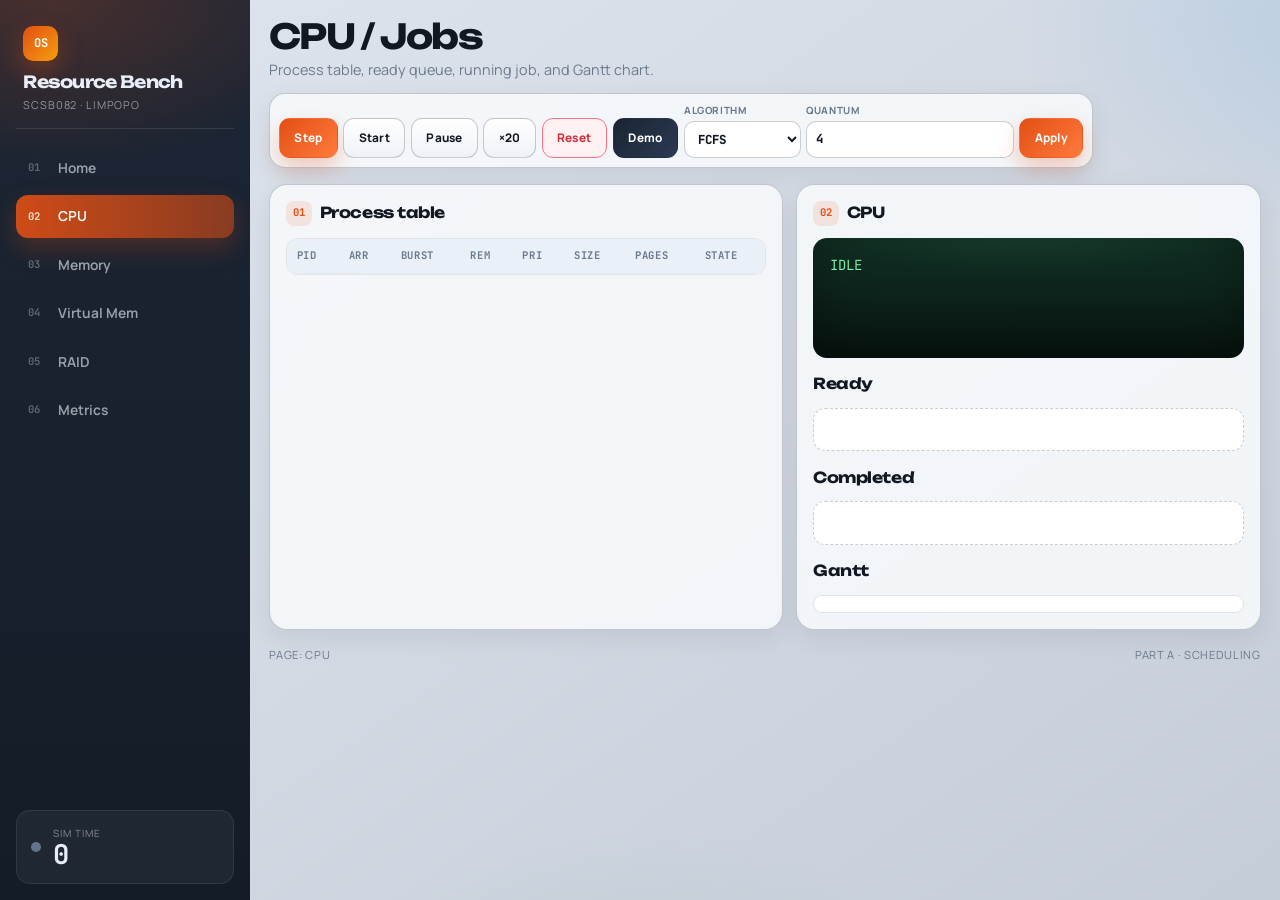
==== commit dab7dc8e: "Rebuild UI as app shell with sidebar, hero, and refined design system. Co-authored-by: Cursor <curso" ====
--- a/static/cpu.html
+++ b/static/cpu.html
@@ -6,92 +6,93 @@
   <title>CPU · OS Resource Bench</title>
   <link rel="preconnect" href="https://fonts.googleapis.com" />
   <link rel="preconnect" href="https://fonts.gstatic.com" crossorigin />
-  <link href="https://fonts.googleapis.com/css2?family=Host+Grotesk:wght@500;600;700;800&family=JetBrains+Mono:wght@400;600;700&display=swap" rel="stylesheet" />
+  <link href="https://fonts.googleapis.com/css2?family=JetBrains+Mono:wght@400;600;700&family=Manrope:wght@500;600;700;800&family=Unbounded:wght@600;700&display=swap" rel="stylesheet" />
   <link rel="stylesheet" href="/static/style.css" />
 </head>
 <body data-page="cpu">
-  <div class="app">
-    <header class="topbar">
-      <div class="brand">
-        <h1>OS Resource Bench</h1>
-        <p>CPU scheduling &amp; process states</p>
+  <div class="shell">
+    <aside class="rail">
+      <div class="rail-brand">
+        <div class="mark">OS</div>
+        <h1>Resource Bench</h1>
+        <p>SCSB082 · Limpopo</p>
       </div>
-      <div class="clock">
+      <nav class="rail-nav">
+        <a href="/"><span class="idx">01</span>Home</a>
+        <a class="active" href="/cpu"><span class="idx">02</span>CPU</a>
+        <a href="/memory"><span class="idx">03</span>Memory</a>
+        <a href="/virtual"><span class="idx">04</span>Virtual Mem</a>
+        <a href="/raid"><span class="idx">05</span>RAID</a>
+        <a href="/metrics"><span class="idx">06</span>Metrics</a>
+      </nav>
+      <div class="rail-clock">
         <div class="led" id="run-led"></div>
-        <div><small>time</small><strong id="sim-time">0</strong></div>
+        <div><small>sim time</small><strong id="sim-time">0</strong></div>
       </div>
-    </header>
+    </aside>
 
-    <nav class="nav">
-      <a href="/">Home</a>
-      <a class="active" href="/cpu">CPU</a>
-      <a href="/memory">Memory</a>
-      <a href="/virtual">Virtual Mem</a>
-      <a href="/raid">RAID</a>
-      <a href="/metrics">Metrics</a>
-    </nav>
+    <div class="stage">
+      <div class="stage-bar">
+        <div>
+          <h2>CPU / Jobs</h2>
+          <p>Process table, ready queue, running job, and Gantt chart.</p>
+        </div>
+        <div class="dock">
+          <div class="group">
+            <button id="btn-step" class="btn primary">Step</button>
+            <button id="btn-start" class="btn">Start</button>
+            <button id="btn-pause" class="btn">Pause</button>
+            <button id="btn-run20" class="btn">×20</button>
+            <button id="btn-reset" class="btn warn">Reset</button>
+          </div>
+          <div class="group">
+            <button id="btn-demo" class="btn dark">Demo</button>
+          </div>
+          <div class="group">
+            <label class="field">Algorithm
+              <select id="algorithm">
+                <option>FCFS</option><option>Round Robin</option><option>SJF</option><option>Priority</option>
+              </select>
+            </label>
+            <label class="field">Quantum<input id="quantum" type="number" min="1" value="4" /></label>
+            <button id="btn-apply" class="btn primary">Apply</button>
+          </div>
+        </div>
+      </div>
 
-    <section class="toolbar">
-      <div class="group">
-        <button id="btn-step" class="btn primary">Step</button>
-        <button id="btn-start" class="btn">Start</button>
-        <button id="btn-pause" class="btn">Pause</button>
-        <button id="btn-run20" class="btn">Run ×20</button>
-        <button id="btn-reset" class="btn warn">Reset</button>
+      <div class="grid two">
+        <section class="panel">
+          <h3><span class="num">01</span>Process table</h3>
+          <div class="table-wrap">
+            <table>
+              <thead>
+                <tr>
+                  <th>PID</th><th>Arr</th><th>Burst</th><th>Rem</th>
+                  <th>Pri</th><th>Size</th><th>Pages</th><th>State</th>
+                </tr>
+              </thead>
+              <tbody id="process-tbody"></tbody>
+            </table>
+          </div>
+        </section>
+        <section class="panel">
+          <h3><span class="num">02</span>CPU</h3>
+          <div id="cpu-panel" class="crt">IDLE</div>
+          <p class="meta" id="sched-info"></p>
+          <h3 style="margin-top:0.95rem">Ready</h3>
+          <div id="ready-queue" class="queue"></div>
+          <h3 style="margin-top:0.95rem">Completed</h3>
+          <div id="completed" class="queue"></div>
+          <h3 style="margin-top:0.95rem">Gantt</h3>
+          <div id="gantt" class="gantt"></div>
+        </section>
       </div>
-      <div class="group">
-        <button id="btn-generate" class="btn">Load P1–P5</button>
-        <button id="btn-demo" class="btn dark">Demo</button>
-      </div>
-      <div class="group">
-        <label class="field">Algorithm
-          <select id="algorithm">
-            <option>FCFS</option><option>Round Robin</option><option>SJF</option><option>Priority</option>
-          </select>
-        </label>
-        <label class="field">Quantum<input id="quantum" type="number" min="1" value="4" /></label>
-        <button id="btn-apply" class="btn primary">Apply</button>
-      </div>
-    </section>
 
-    <div class="page-head">
-      <h2>CPU / Jobs</h2>
-      <p>Process table, ready queue, running job, and Gantt chart.</p>
+      <footer class="footer">
+        <span>Page: CPU</span>
+        <span>Part A · Scheduling</span>
+      </footer>
     </div>
-
-    <div class="grid two">
-      <section class="panel">
-        <h3><span class="num">01</span>Process table</h3>
-        <div class="table-wrap">
-          <table>
-            <thead>
-              <tr>
-                <th>PID</th><th>Arr</th><th>Burst</th><th>Rem</th>
-                <th>Pri</th><th>Size</th><th>Pages</th><th>State</th>
-              </tr>
-            </thead>
-            <tbody id="process-tbody"></tbody>
-          </table>
-        </div>
-      </section>
-
-      <section class="panel">
-        <h3><span class="num">02</span>CPU</h3>
-        <div id="cpu-panel" class="crt">IDLE</div>
-        <p class="meta" id="sched-info"></p>
-        <h3 style="margin-top:0.9rem">Ready</h3>
-        <div id="ready-queue" class="queue"></div>
-        <h3 style="margin-top:0.9rem">Completed</h3>
-        <div id="completed" class="queue"></div>
-        <h3 style="margin-top:0.9rem">Gantt</h3>
-        <div id="gantt" class="gantt"></div>
-      </section>
-    </div>
-
-    <footer class="footer">
-      <span>Page: CPU</span>
-      <span>Part A · Scheduling</span>
-    </footer>
   </div>
   <script src="/static/app.js"></script>
 </body>
--- a/static/style.css
+++ b/static/style.css
@@ -1,236 +1,260 @@
 :root {
-  --ink: #121820;
-  --ink-2: #2a3441;
-  --muted: #667484;
-  --line: rgba(18, 24, 32, 0.16);
-  --line-strong: rgba(18, 24, 32, 0.28);
-  --surface: rgba(255, 255, 255, 0.78);
-  --surface-solid: #f4f6f9;
-  --surface-2: #e8edf3;
-  --glass: rgba(255, 255, 255, 0.55);
-  --accent: #df4b16;
-  --accent-deep: #b53a10;
-  --navy: #172033;
-  --ok: #0f7a45;
-  --warn: #c02739;
-  --info: #0b6e99;
-  --crt: #081410;
-  --crt-fg: #8ef0ad;
-  --glow-warm: rgba(223, 75, 22, 0.18);
-  --sans: "Host Grotesk", "Segoe UI", sans-serif;
+  --bg0: #c5cdd8;
+  --bg1: #dfe5ee;
+  --rail: #141c27;
+  --rail-2: #1c2635;
+  --ink: #121821;
+  --ink-soft: #3d4b5c;
+  --muted: #6b7a8c;
+  --line: rgba(20, 28, 39, 0.12);
+  --line-2: rgba(20, 28, 39, 0.22);
+  --paper: rgba(248, 250, 252, 0.88);
+  --paper-solid: #f7f9fc;
+  --accent: #e34f14;
+  --accent-2: #ff7a3d;
+  --ok: #10965a;
+  --warn: #d22b3a;
+  --info: #0d7ea8;
+  --crt: #07130f;
+  --crt-fg: #79f0a6;
+  --sans: "Unbounded", "Segoe UI", sans-serif;
+  --text: "Manrope", "Segoe UI", sans-serif;
   --mono: "JetBrains Mono", Consolas, monospace;
-  --r: 12px;
-  --r-sm: 8px;
-  --ease: cubic-bezier(0.22, 1, 0.36, 1);
-  --shadow: 0 1px 0 rgba(255,255,255,0.65) inset, 0 10px 28px rgba(18, 24, 32, 0.08);
-  --shadow-lg: 0 1px 0 rgba(255,255,255,0.7) inset, 0 18px 40px rgba(18, 24, 32, 0.12);
-}
-
-* { box-sizing: border-box; }
+  --ease: cubic-bezier(0.16, 1, 0.3, 1);
+  --shadow: 0 12px 40px rgba(20, 28, 39, 0.12);
+  --shadow-soft: 0 8px 24px rgba(20, 28, 39, 0.08);
+}
+
+*, *::before, *::after { box-sizing: border-box; }
 html, body { margin: 0; min-height: 100%; }
 body {
   color: var(--ink);
-  font: 14px/1.5 var(--mono);
-  background-color: #cfd7e2;
-  background-image:
-    radial-gradient(900px 420px at 8% -10%, rgba(255, 214, 170, 0.55), transparent 55%),
-    radial-gradient(700px 380px at 95% 0%, rgba(170, 205, 230, 0.5), transparent 50%),
-    radial-gradient(600px 420px at 70% 100%, rgba(190, 210, 200, 0.35), transparent 55%),
-    linear-gradient(rgba(18, 24, 32, 0.035) 1px, transparent 1px),
-    linear-gradient(90deg, rgba(18, 24, 32, 0.035) 1px, transparent 1px),
-    linear-gradient(165deg, #d9e0ea 0%, #c4cedb 48%, #b8c3d2 100%);
-  background-size: auto, auto, auto, 28px 28px, 28px 28px, auto;
+  font: 14px/1.5 var(--text);
+  background:
+    radial-gradient(900px 500px at -10% -20%, rgba(255, 170, 110, 0.35), transparent 55%),
+    radial-gradient(800px 480px at 110% 0%, rgba(130, 180, 220, 0.35), transparent 50%),
+    radial-gradient(700px 500px at 50% 120%, rgba(120, 170, 150, 0.2), transparent 50%),
+    linear-gradient(145deg, var(--bg1), var(--bg0));
   background-attachment: fixed;
 }
 a { color: inherit; text-decoration: none; }
 button, input, select { font: inherit; }
-:focus-visible {
-  outline: 2px solid #2563eb;
-  outline-offset: 2px;
-}
-
-.app {
-  max-width: 1180px;
-  margin: 0 auto;
-  padding: 18px 16px 40px;
-  animation: rise 0.55s var(--ease);
-}
-
-/* ===== Top bar ===== */
-.topbar {
+:focus-visible { outline: 2px solid #3b82f6; outline-offset: 2px; }
+
+/* ===== APP SHELL ===== */
+.shell {
   display: grid;
-  grid-template-columns: 1fr auto;
-  gap: 1rem;
+  grid-template-columns: 250px minmax(0, 1fr);
+  min-height: 100vh;
+}
+
+.rail {
+  position: sticky;
+  top: 0;
+  height: 100vh;
+  padding: 1.25rem 1rem 1rem;
+  background:
+    radial-gradient(500px 280px at 20% 0%, rgba(227, 79, 20, 0.22), transparent 60%),
+    linear-gradient(180deg, var(--rail-2), var(--rail));
+  color: #e8eef7;
+  display: flex;
+  flex-direction: column;
+  gap: 1.1rem;
+  z-index: 20;
+  animation: slideRail 0.55s var(--ease);
+}
+
+.rail-brand {
+  padding: 0.35rem 0.45rem 0.9rem;
+  border-bottom: 1px solid rgba(255,255,255,0.1);
+}
+.rail-brand .mark {
+  display: inline-flex;
   align-items: center;
-  padding: 1rem 1.15rem;
-  margin-bottom: 12px;
-  border: 1px solid var(--line-strong);
-  border-radius: calc(var(--r) + 2px);
-  background:
-    linear-gradient(135deg, rgba(255,255,255,0.92), rgba(244,246,249,0.75)),
-    var(--surface);
-  box-shadow: var(--shadow-lg);
-  backdrop-filter: blur(10px);
-  position: relative;
-  overflow: hidden;
-}
-.topbar::before {
-  content: "";
-  position: absolute;
-  left: 0; top: 0; bottom: 0;
-  width: 5px;
-  background: linear-gradient(180deg, var(--accent), #f59e0b);
-}
-.brand h1 {
+  justify-content: center;
+  width: 2.2rem;
+  height: 2.2rem;
+  border-radius: 10px;
+  background: linear-gradient(135deg, var(--accent), #f59e0b);
+  color: #fff;
+  font-family: var(--mono);
+  font-size: 0.75rem;
+  font-weight: 700;
+  margin-bottom: 0.7rem;
+  box-shadow: 0 10px 24px rgba(227, 79, 20, 0.35);
+}
+.rail-brand h1 {
   margin: 0;
   font-family: var(--sans);
-  font-size: clamp(1.45rem, 3vw, 2rem);
-  font-weight: 800;
-  letter-spacing: -0.045em;
-  line-height: 1.05;
-}
-.brand p {
-  margin: 0.3rem 0 0;
-  color: var(--muted);
-  font-size: 0.7rem;
+  font-size: 1.05rem;
+  font-weight: 700;
+  letter-spacing: -0.04em;
+  line-height: 1.15;
+}
+.rail-brand p {
+  margin: 0.35rem 0 0;
+  color: rgba(232, 238, 247, 0.55);
+  font-size: 0.68rem;
   letter-spacing: 0.08em;
   text-transform: uppercase;
 }
-.clock {
+
+.rail-nav {
+  display: flex;
+  flex-direction: column;
+  gap: 0.3rem;
+  flex: 1;
+}
+.rail-nav a {
+  display: flex;
+  align-items: center;
+  gap: 0.65rem;
+  padding: 0.72rem 0.75rem;
+  border-radius: 12px;
+  color: rgba(232, 238, 247, 0.62);
+  font-size: 0.86rem;
+  font-weight: 650;
+  transition: 0.2s var(--ease);
+}
+.rail-nav a .idx {
+  font-family: var(--mono);
+  font-size: 0.66rem;
+  opacity: 0.55;
+  min-width: 1.2rem;
+}
+.rail-nav a:hover {
+  color: #fff;
+  background: rgba(255,255,255,0.06);
+  transform: translateX(2px);
+}
+.rail-nav a.active {
+  color: #fff;
+  background: linear-gradient(90deg, rgba(227, 79, 20, 0.9), rgba(227, 79, 20, 0.55));
+  box-shadow: 0 10px 24px rgba(227, 79, 20, 0.25);
+}
+.rail-nav a.active .idx { opacity: 1; color: #ffe4d1; }
+
+.rail-clock {
+  margin-top: auto;
+  padding: 0.9rem;
+  border-radius: 14px;
+  background: rgba(255,255,255,0.05);
+  border: 1px solid rgba(255,255,255,0.08);
   display: flex;
   align-items: center;
   gap: 0.75rem;
-  padding: 0.55rem 0.8rem;
-  border-radius: var(--r);
-  background: var(--navy);
-  color: #e8eef7;
-  min-width: 118px;
-}
-.clock small {
+}
+.rail-clock small {
   display: block;
-  opacity: 0.65;
+  color: rgba(232, 238, 247, 0.5);
   font-size: 0.62rem;
-  letter-spacing: 0.08em;
+  letter-spacing: 0.1em;
   text-transform: uppercase;
 }
-.clock strong {
-  font-size: 1.65rem;
+.rail-clock strong {
+  font-family: var(--mono);
+  font-size: 1.7rem;
   line-height: 1;
   font-variant-numeric: tabular-nums;
 }
-.clock strong.flash {
-  animation: tickFlash 0.35s var(--ease);
-}
+.rail-clock strong.flash { animation: tickFlash 0.35s var(--ease); }
 .led {
   width: 10px;
   height: 10px;
   border-radius: 50%;
   background: #64748b;
-  box-shadow: inset 0 0 0 1px rgba(255,255,255,0.15);
 }
 .led.on {
   background: #4ade80;
-  box-shadow: 0 0 0 4px rgba(74, 222, 128, 0.18);
+  box-shadow: 0 0 0 4px rgba(74, 222, 128, 0.2);
   animation: pulse 1.1s ease-in-out infinite;
 }
 
-/* ===== Nav ===== */
-.nav {
+.stage {
+  padding: 1.1rem 1.2rem 2rem;
+  min-width: 0;
+  animation: fadeUp 0.5s var(--ease);
+}
+
+.stage-bar {
   display: flex;
   flex-wrap: wrap;
-  gap: 0.4rem;
-  margin-bottom: 12px;
-  padding: 0.35rem;
-  border-radius: var(--r);
-  background: rgba(255,255,255,0.35);
-  border: 1px solid var(--line);
-  backdrop-filter: blur(8px);
-}
-.nav a {
-  position: relative;
-  padding: 0.62rem 0.9rem;
-  border-radius: var(--r-sm);
+  gap: 0.75rem;
+  justify-content: space-between;
+  align-items: end;
+  margin-bottom: 1rem;
+}
+.stage-bar h2 {
+  margin: 0;
+  font-family: var(--sans);
+  font-size: clamp(1.5rem, 3vw, 2.15rem);
+  font-weight: 700;
+  letter-spacing: -0.05em;
+  line-height: 1.05;
+}
+.stage-bar p {
+  margin: 0.35rem 0 0;
   color: var(--muted);
-  font-size: 0.72rem;
-  font-weight: 700;
-  letter-spacing: 0.05em;
-  text-transform: uppercase;
-  transition: color 0.18s var(--ease), background 0.18s var(--ease), transform 0.18s var(--ease);
-}
-.nav a:hover {
-  color: var(--ink);
-  background: rgba(255,255,255,0.7);
-  transform: translateY(-1px);
-}
-.nav a.active {
-  color: #fff;
-  background: linear-gradient(135deg, var(--navy), #243247);
-  box-shadow: 0 8px 18px rgba(23, 32, 51, 0.22);
-}
-
-/* ===== Toolbar ===== */
-.toolbar {
-  display: flex;
-  flex-wrap: wrap;
-  gap: 0.55rem;
-  align-items: end;
-  padding: 0.75rem;
-  margin-bottom: 16px;
-  border: 1px solid var(--line-strong);
-  border-radius: var(--r);
-  background: var(--surface);
-  box-shadow: var(--shadow);
-  backdrop-filter: blur(8px);
-}
-.toolbar .group {
+  font-size: 0.9rem;
+  max-width: 48ch;
+}
+
+.dock {
   display: flex;
   flex-wrap: wrap;
   gap: 0.4rem;
   align-items: end;
-  padding-right: 0.65rem;
-  margin-right: 0.15rem;
-  border-right: 1px solid var(--line);
-}
-.toolbar .group:last-child { border-right: 0; padding-right: 0; }
+  padding: 0.55rem;
+  border-radius: 16px;
+  background: var(--paper);
+  border: 1px solid var(--line-2);
+  box-shadow: var(--shadow-soft);
+  backdrop-filter: blur(12px);
+}
+.dock .group {
+  display: flex;
+  flex-wrap: wrap;
+  gap: 0.35rem;
+  align-items: end;
+}
 
 .btn {
-  border: 1px solid var(--line-strong);
-  background: linear-gradient(180deg, #ffffff, #eef2f7);
+  border: 1px solid var(--line-2);
+  background: linear-gradient(180deg, #fff, #eef2f7);
   color: var(--ink);
-  border-radius: 10px;
-  padding: 0.58rem 0.85rem;
-  font-weight: 700;
-  font-size: 0.72rem;
-  letter-spacing: 0.04em;
-  text-transform: uppercase;
+  border-radius: 11px;
+  padding: 0.62rem 0.9rem;
+  font-family: var(--text);
+  font-weight: 750;
+  font-size: 0.74rem;
+  letter-spacing: 0.02em;
   cursor: pointer;
-  transition: transform 0.15s var(--ease), box-shadow 0.15s var(--ease), background 0.15s var(--ease);
-  box-shadow: 0 1px 0 rgba(255,255,255,0.8) inset;
+  transition: 0.18s var(--ease);
 }
 .btn:hover {
-  transform: translateY(-1px);
-  box-shadow: 0 8px 16px rgba(18, 24, 32, 0.1);
+  transform: translateY(-2px);
+  box-shadow: 0 10px 20px rgba(20, 28, 39, 0.1);
 }
 .btn:active { transform: translateY(0); }
 .btn.primary {
-  background: linear-gradient(135deg, var(--accent), #f97316);
-  border-color: var(--accent-deep);
-  color: #fff8f3;
-  box-shadow: 0 8px 18px var(--glow-warm);
-}
-.btn.primary:hover {
-  background: linear-gradient(135deg, var(--accent-deep), var(--accent));
+  background: linear-gradient(135deg, var(--accent), var(--accent-2));
+  border-color: transparent;
   color: #fff;
+  box-shadow: 0 10px 22px rgba(227, 79, 20, 0.28);
 }
 .btn.dark {
-  background: linear-gradient(135deg, var(--navy), #2a3a55);
-  border-color: #0f172a;
-  color: #f8fafc;
+  background: linear-gradient(135deg, #1a2433, #2b3a52);
+  border-color: transparent;
+  color: #fff;
 }
 .btn.warn {
-  background: linear-gradient(180deg, #fff1f2, #ffe4e6);
+  background: #fff1f2;
   border-color: #fb7185;
   color: var(--warn);
+}
+.btn.ghost {
+  background: transparent;
+  border-color: var(--line-2);
 }
 
 .field {
@@ -238,104 +262,195 @@
   flex-direction: column;
   gap: 0.2rem;
   font-size: 0.62rem;
-  font-weight: 700;
+  font-weight: 750;
   color: var(--muted);
   text-transform: uppercase;
-  letter-spacing: 0.05em;
+  letter-spacing: 0.06em;
 }
 .field input, .field select {
   min-width: 104px;
-  border: 1px solid var(--line-strong);
+  border: 1px solid var(--line-2);
   background: #fff;
-  border-radius: 9px;
-  padding: 0.48rem 0.55rem;
+  border-radius: 10px;
+  padding: 0.5rem 0.55rem;
   color: var(--ink);
-  transition: border-color 0.15s var(--ease), box-shadow 0.15s var(--ease);
-}
-.field input:hover, .field select:hover { border-color: #64748b; }
+  font-family: var(--mono);
+  font-size: 0.78rem;
+}
 .field input:focus, .field select:focus {
+  outline: none;
   border-color: var(--accent);
-  box-shadow: 0 0 0 3px var(--glow-warm);
-  outline: none;
-}
-
-/* ===== Page chrome ===== */
-.page-head {
-  margin: 0 0 1rem;
-  animation: rise 0.5s var(--ease) 0.05s both;
-}
-.page-head h2 {
+  box-shadow: 0 0 0 3px rgba(227, 79, 20, 0.15);
+}
+
+/* ===== HOME HERO ===== */
+.hero {
+  position: relative;
+  overflow: hidden;
+  border-radius: 24px;
+  padding: 1.8rem 1.6rem 1.5rem;
+  margin-bottom: 1rem;
+  color: #f4f7fb;
+  background:
+    radial-gradient(700px 340px at 85% 20%, rgba(255, 140, 70, 0.35), transparent 55%),
+    radial-gradient(500px 280px at 10% 80%, rgba(80, 160, 200, 0.25), transparent 50%),
+    linear-gradient(135deg, #121925 0%, #1c2a3d 55%, #243247 100%);
+  box-shadow: var(--shadow);
+  animation: fadeUp 0.6s var(--ease);
+}
+.hero::before {
+  content: "";
+  position: absolute;
+  inset: 0;
+  background-image:
+    linear-gradient(rgba(255,255,255,0.04) 1px, transparent 1px),
+    linear-gradient(90deg, rgba(255,255,255,0.04) 1px, transparent 1px);
+  background-size: 36px 36px;
+  mask-image: linear-gradient(90deg, transparent, #000 25%, #000 75%, transparent);
+  pointer-events: none;
+}
+.hero-kicker {
+  position: relative;
+  display: inline-block;
+  margin: 0 0 0.7rem;
+  padding: 0.28rem 0.55rem;
+  border-radius: 999px;
+  border: 1px solid rgba(255,255,255,0.14);
+  background: rgba(255,255,255,0.06);
+  font-size: 0.68rem;
+  letter-spacing: 0.1em;
+  text-transform: uppercase;
+  color: rgba(244, 247, 251, 0.7);
+}
+.hero h2 {
+  position: relative;
   margin: 0;
+  max-width: 14ch;
   font-family: var(--sans);
-  font-size: clamp(1.5rem, 3vw, 2rem);
-  font-weight: 800;
-  letter-spacing: -0.035em;
-}
-.page-head p {
-  margin: 0.35rem 0 0;
-  color: var(--muted);
-  max-width: 52ch;
-  font-size: 0.86rem;
-}
-
-.grid { display: grid; gap: 12px; }
-.grid.two { grid-template-columns: 1.12fr 0.88fr; }
-.grid.three { grid-template-columns: repeat(3, 1fr); }
-.grid.cards { grid-template-columns: repeat(auto-fit, minmax(150px, 1fr)); }
+  font-size: clamp(2rem, 5vw, 3.2rem);
+  font-weight: 700;
+  letter-spacing: -0.06em;
+  line-height: 0.98;
+}
+.hero p {
+  position: relative;
+  margin: 0.85rem 0 0;
+  max-width: 46ch;
+  color: rgba(244, 247, 251, 0.68);
+  font-size: 1rem;
+}
+.hero-actions {
+  position: relative;
+  display: flex;
+  flex-wrap: wrap;
+  gap: 0.5rem;
+  margin-top: 1.2rem;
+}
+
+.pipeline {
+  display: grid;
+  grid-template-columns: repeat(6, 1fr);
+  gap: 0.55rem;
+  margin-bottom: 1rem;
+}
+.pipe-step {
+  background: var(--paper);
+  border: 1px solid var(--line-2);
+  border-radius: 16px;
+  padding: 0.95rem 0.7rem;
+  text-align: left;
+  box-shadow: var(--shadow-soft);
+  transition: 0.22s var(--ease);
+  backdrop-filter: blur(8px);
+}
+.pipe-step:hover { transform: translateY(-3px); box-shadow: var(--shadow); }
+.pipe-step b {
+  display: block;
+  font-family: var(--sans);
+  font-size: 0.82rem;
+  letter-spacing: -0.03em;
+  margin-bottom: 0.25rem;
+}
+.pipe-step span { color: var(--muted); font-size: 0.74rem; font-family: var(--mono); }
+.pipe-step.hot {
+  border-color: transparent;
+  background: linear-gradient(160deg, #fff4ec, #ffd8bf);
+  box-shadow: 0 14px 28px rgba(227, 79, 20, 0.18);
+}
+
+.grid { display: grid; gap: 0.85rem; }
+.grid.two { grid-template-columns: 1.05fr 0.95fr; }
+.grid.cards { grid-template-columns: repeat(auto-fit, minmax(140px, 1fr)); }
 
 .panel {
-  background: var(--surface);
-  border: 1px solid var(--line-strong);
-  border-radius: var(--r);
-  padding: 0.95rem;
-  box-shadow: var(--shadow);
-  backdrop-filter: blur(8px);
+  background: var(--paper);
+  border: 1px solid var(--line-2);
+  border-radius: 18px;
+  padding: 1rem;
+  box-shadow: var(--shadow-soft);
+  backdrop-filter: blur(10px);
   min-width: 0;
-  animation: rise 0.5s var(--ease) both;
+  animation: fadeUp 0.55s var(--ease) both;
 }
 .panel:nth-child(2) { animation-delay: 0.05s; }
-.panel:nth-child(3) { animation-delay: 0.1s; }
 .panel h3 {
-  margin: 0 0 0.7rem;
+  margin: 0 0 0.75rem;
   font-family: var(--sans);
-  font-size: 1.02rem;
-  font-weight: 750;
-  letter-spacing: -0.02em;
+  font-size: 0.95rem;
+  font-weight: 700;
+  letter-spacing: -0.03em;
   display: flex;
   align-items: center;
-  gap: 0.45rem;
+  gap: 0.5rem;
 }
 .panel h3 .num {
   display: inline-grid;
   place-items: center;
-  min-width: 1.55rem;
-  height: 1.55rem;
-  padding: 0 0.3rem;
-  border-radius: 7px;
-  background: rgba(223, 75, 22, 0.1);
-  color: var(--accent-deep);
-  font-family: var(--mono);
-  font-size: 0.68rem;
-  font-weight: 700;
-}
-.meta {
+  width: 1.6rem;
+  height: 1.6rem;
+  border-radius: 8px;
+  background: rgba(227, 79, 20, 0.12);
+  color: var(--accent);
+  font-family: var(--mono);
+  font-size: 0.66rem;
+}
+.meta { color: var(--muted); font-size: 0.82rem; margin: 0 0 0.7rem; }
+
+.stat {
+  border: 1px solid var(--line-2);
+  background: linear-gradient(180deg, #fff, #f2f5f9);
+  border-radius: 14px;
+  padding: 0.8rem 0.75rem;
+  transition: 0.2s var(--ease);
+}
+.stat:hover { transform: translateY(-2px); box-shadow: var(--shadow-soft); }
+.stat b {
+  display: block;
+  font-family: var(--sans);
+  font-size: 1.35rem;
+  font-weight: 700;
+  letter-spacing: -0.04em;
+  font-variant-numeric: tabular-nums;
+}
+.stat span {
   color: var(--muted);
-  font-size: 0.76rem;
-  margin: 0 0 0.65rem;
-}
-
-/* ===== Tables ===== */
+  font-size: 0.66rem;
+  text-transform: uppercase;
+  letter-spacing: 0.06em;
+  font-weight: 700;
+}
+
 .table-wrap {
   overflow: auto;
   max-height: 460px;
   border: 1px solid var(--line);
-  border-radius: var(--r-sm);
+  border-radius: 12px;
   background: #fff;
 }
-table { width: 100%; border-collapse: collapse; font-size: 0.78rem; }
+table { width: 100%; border-collapse: collapse; font-size: 0.8rem; font-family: var(--mono); }
 th, td {
-  padding: 0.5rem 0.55rem;
-  border-bottom: 1px solid #e2e8f0;
+  padding: 0.55rem 0.6rem;
+  border-bottom: 1px solid #e6ebf2;
   text-align: left;
   white-space: nowrap;
 }
@@ -343,48 +458,47 @@
   position: sticky;
   top: 0;
   z-index: 1;
-  background: linear-gradient(180deg, #eef3f9, #e6ecf5);
+  background: #eaf0f7;
   color: var(--muted);
   font-size: 0.66rem;
-  letter-spacing: 0.05em;
+  letter-spacing: 0.06em;
   text-transform: uppercase;
 }
 tr:hover td { background: #f5f9ff; }
 tr.row-running td {
-  background: linear-gradient(90deg, #fff1e7, #fff7ed);
-  color: var(--accent-deep);
+  background: linear-gradient(90deg, #ffe8d8, #fff4ec);
+  color: #9a3412;
   font-weight: 700;
 }
 
 .status {
   display: inline-block;
-  min-width: 5rem;
+  min-width: 5.1rem;
   text-align: center;
-  padding: 0.15rem 0.4rem;
+  padding: 0.18rem 0.45rem;
   border-radius: 999px;
   font-size: 0.68rem;
-  font-weight: 700;
+  font-weight: 750;
   border: 1px solid transparent;
 }
-.status-running { background: #ffedd5; color: var(--accent-deep); border-color: #fdba74; }
+.status-running { background: #ffedd5; color: #9a3412; border-color: #fdba74; }
 .status-ready { background: #e0f2fe; color: #075985; border-color: #7dd3fc; }
 .status-terminated { background: #dcfce7; color: #166534; border-color: #86efac; }
 .status-waiting { background: #fef9c3; color: #854d0e; border-color: #fde047; }
 .status-new { background: #f1f5f9; color: #475569; border-color: #cbd5e1; }
 
-/* ===== Widgets ===== */
 .crt {
   background:
-    radial-gradient(120% 100% at 50% 0%, rgba(142, 240, 173, 0.08), transparent 45%),
-    linear-gradient(180deg, #10241c, var(--crt));
+    radial-gradient(120% 90% at 50% -10%, rgba(121, 240, 166, 0.12), transparent 45%),
+    linear-gradient(180deg, #123226, var(--crt));
   color: var(--crt-fg);
-  border: 1px solid #0a1a14;
-  border-radius: var(--r);
-  padding: 1rem;
-  min-height: 118px;
+  border-radius: 14px;
+  padding: 1.05rem;
+  min-height: 120px;
   white-space: pre-wrap;
   line-height: 1.55;
-  box-shadow: inset 0 0 40px rgba(0,0,0,0.35);
+  font-family: var(--mono);
+  box-shadow: inset 0 0 50px rgba(0,0,0,0.35);
   position: relative;
   overflow: hidden;
 }
@@ -392,20 +506,16 @@
   content: "";
   position: absolute;
   inset: 0;
-  background: repeating-linear-gradient(
-    180deg,
-    transparent 0 2px,
-    rgba(0,0,0,0.08) 2px 3px
-  );
+  background: repeating-linear-gradient(180deg, transparent 0 2px, rgba(0,0,0,0.08) 2px 3px);
   pointer-events: none;
-  opacity: 0.55;
+  opacity: 0.45;
 }
 
 .queue {
-  min-height: 2.6rem;
-  border: 1px dashed var(--line-strong);
-  border-radius: var(--r-sm);
-  background: rgba(255,255,255,0.85);
+  min-height: 2.7rem;
+  border: 1px dashed var(--line-2);
+  border-radius: 12px;
+  background: rgba(255,255,255,0.9);
   padding: 0.45rem;
   display: flex;
   flex-wrap: wrap;
@@ -414,13 +524,14 @@
 .qitem {
   border: 1px solid #fdba74;
   background: linear-gradient(180deg, #fff7ed, #ffedd5);
-  color: var(--accent-deep);
+  color: #9a3412;
   border-radius: 999px;
-  padding: 0.18rem 0.55rem;
+  padding: 0.2rem 0.55rem;
   font-size: 0.72rem;
-  font-weight: 700;
-}
-.muted { color: var(--muted); font-size: 0.76rem; }
+  font-weight: 750;
+  font-family: var(--mono);
+}
+.muted { color: var(--muted); font-size: 0.8rem; }
 
 .gantt {
   display: flex;
@@ -429,80 +540,63 @@
   max-height: 140px;
   overflow: auto;
   border: 1px solid var(--line);
-  border-radius: var(--r-sm);
+  border-radius: 12px;
   background: #fff;
   padding: 0.5rem;
 }
 .gantt span {
   border: 1px solid #cbd5e1;
   background: #f1f5f9;
-  border-radius: 5px;
+  border-radius: 6px;
   font-size: 0.64rem;
-  padding: 0.22rem 0.32rem;
-  transition: transform 0.15s var(--ease);
+  padding: 0.24rem 0.34rem;
+  font-family: var(--mono);
 }
 .gantt span.run {
   background: linear-gradient(180deg, #ffedd5, #fed7aa);
   border-color: #fb923c;
-  color: var(--accent-deep);
+  color: #9a3412;
   font-weight: 700;
 }
 .gantt span.idle { opacity: 0.4; }
 
-.frames, .meters, .raid-grid { display: grid; gap: 0.5rem; }
-.frames { grid-template-columns: repeat(auto-fill, minmax(112px, 1fr)); }
+.frames, .meters, .raid-grid { display: grid; gap: 0.55rem; }
+.frames { grid-template-columns: repeat(auto-fill, minmax(116px, 1fr)); }
 .meters { grid-template-columns: repeat(auto-fit, minmax(132px, 1fr)); }
-.raid-grid { grid-template-columns: repeat(auto-fit, minmax(155px, 1fr)); }
-
-.frame, .stat, .disk {
-  border: 1px solid var(--line-strong);
+.raid-grid { grid-template-columns: repeat(auto-fit, minmax(158px, 1fr)); }
+
+.frame, .disk {
+  border: 1px solid var(--line-2);
   background: #fff;
-  border-radius: var(--r-sm);
-  padding: 0.65rem;
-  transition: transform 0.18s var(--ease), box-shadow 0.18s var(--ease);
-}
-.frame:hover, .stat:hover, .disk:hover {
-  transform: translateY(-2px);
-  box-shadow: 0 10px 20px rgba(18, 24, 32, 0.08);
-}
-.frame { min-height: 68px; white-space: pre-line; font-size: 0.74rem; }
+  border-radius: 14px;
+  padding: 0.7rem;
+  transition: 0.2s var(--ease);
+}
+.frame:hover, .disk:hover {
+  transform: translateY(-3px);
+  box-shadow: var(--shadow-soft);
+}
+.frame { min-height: 72px; white-space: pre-line; font-family: var(--mono); font-size: 0.74rem; }
 .frame.free {
   color: var(--muted);
-  background:
-    repeating-linear-gradient(-45deg, #f8fafc, #f8fafc 6px, #eef2f7 6px, #eef2f7 12px);
+  background: repeating-linear-gradient(-45deg, #f8fafc, #f8fafc 6px, #eef2f7 6px, #eef2f7 12px);
 }
 .frame.used {
-  background: linear-gradient(160deg, #ecfdf3, #d1fae5);
+  background: linear-gradient(160deg, #ecfdf3, #bbf7d0);
   border-color: #4ade80;
   font-weight: 700;
   color: #14532d;
-}
-.stat {
-  background: linear-gradient(180deg, #ffffff, #f3f6fa);
-}
-.stat b {
-  display: block;
-  font-family: var(--sans);
-  font-size: 1.35rem;
-  font-weight: 800;
-  letter-spacing: -0.03em;
-  font-variant-numeric: tabular-nums;
-}
-.stat span {
-  color: var(--muted);
-  font-size: 0.64rem;
-  text-transform: uppercase;
-  letter-spacing: 0.05em;
 }
 
 .teletype {
   border: 1px solid #f59e0b;
   background: linear-gradient(180deg, #fffbeb, #fef3c7);
   color: #78350f;
-  border-radius: var(--r-sm);
-  padding: 0.8rem;
-  min-height: 90px;
+  border-radius: 12px;
+  padding: 0.85rem;
+  min-height: 92px;
   white-space: pre-wrap;
+  font-family: var(--mono);
   font-size: 0.76rem;
   line-height: 1.5;
 }
@@ -517,7 +611,7 @@
   border-color: #fb7185;
 }
 
-.disk { min-height: 140px; background: linear-gradient(180deg, #fff, #f8fafc); }
+.disk { min-height: 145px; background: linear-gradient(180deg, #fff, #f8fafc); }
 .disk.failed {
   background: linear-gradient(180deg, #fff1f2, #ffe4e6);
   border-color: #fb7185;
@@ -525,8 +619,8 @@
 .disk h4 {
   margin: 0 0 0.4rem;
   font-family: var(--sans);
-  font-size: 0.86rem;
-  font-weight: 750;
+  font-size: 0.82rem;
+  letter-spacing: -0.02em;
 }
 .disk pre {
   margin: 0;
@@ -535,109 +629,74 @@
   color: var(--muted);
   font-size: 0.66rem;
   line-height: 1.45;
+  font-family: var(--mono);
 }
 
 .kernellog {
   margin: 0;
   background:
-    radial-gradient(80% 60% at 20% 0%, rgba(142, 240, 173, 0.08), transparent 50%),
-    #0d141c;
+    radial-gradient(80% 60% at 15% 0%, rgba(121, 240, 166, 0.1), transparent 50%),
+    #0c1219;
   color: #d5e7df;
-  border: 1px solid #0a1016;
-  border-radius: var(--r);
-  padding: 0.9rem;
-  max-height: 390px;
+  border-radius: 14px;
+  padding: 0.95rem;
+  max-height: 400px;
   overflow: auto;
+  font-family: var(--mono);
   font-size: 0.74rem;
   line-height: 1.5;
-  box-shadow: inset 0 0 30px rgba(0,0,0,0.25);
-}
-
-/* ===== Dashboard pipeline ===== */
-.pipeline {
+}
+
+.config-grid {
   display: grid;
-  grid-template-columns: repeat(6, 1fr);
-  gap: 0.5rem;
-  margin-bottom: 12px;
-}
-.pipe-step {
-  position: relative;
-  background: var(--surface);
-  border: 1px solid var(--line-strong);
-  border-radius: var(--r);
-  padding: 0.85rem 0.6rem;
-  text-align: center;
-  box-shadow: var(--shadow);
-  overflow: hidden;
-  transition: transform 0.2s var(--ease), border-color 0.2s var(--ease), box-shadow 0.2s var(--ease);
-}
-.pipe-step::after {
-  content: "";
-  position: absolute;
-  inset: auto 0 0 0;
-  height: 3px;
-  background: transparent;
-  transition: background 0.2s var(--ease);
-}
-.pipe-step:hover { transform: translateY(-2px); }
-.pipe-step b {
-  display: block;
-  font-family: var(--sans);
-  font-size: 0.92rem;
-  font-weight: 750;
-  letter-spacing: -0.02em;
-  margin-bottom: 0.2rem;
-}
-.pipe-step span { color: var(--muted); font-size: 0.7rem; }
-.pipe-step.hot {
-  border-color: #fb923c;
-  box-shadow: 0 12px 26px var(--glow-warm);
-  background: linear-gradient(180deg, #fff7ed, #ffedd5);
-}
-.pipe-step.hot::after {
-  background: linear-gradient(90deg, var(--accent), #f59e0b);
-}
-
-.hero-actions {
-  display: flex;
-  flex-wrap: wrap;
-  gap: 0.45rem;
-  margin-top: 0.75rem;
+  grid-template-columns: repeat(auto-fit, minmax(110px, 1fr));
+  gap: 0.55rem;
+  align-items: end;
 }
 
 .footer {
-  margin-top: 16px;
+  margin-top: 1.1rem;
   color: var(--muted);
-  font-size: 0.68rem;
+  font-size: 0.7rem;
   letter-spacing: 0.06em;
   text-transform: uppercase;
   display: flex;
   justify-content: space-between;
   gap: 0.75rem;
   flex-wrap: wrap;
-  opacity: 0.9;
-}
-
-@keyframes rise {
-  from { opacity: 0; transform: translateY(10px); }
+}
+
+@keyframes fadeUp {
+  from { opacity: 0; transform: translateY(12px); }
   to { opacity: 1; transform: translateY(0); }
+}
+@keyframes slideRail {
+  from { opacity: 0; transform: translateX(-12px); }
+  to { opacity: 1; transform: translateX(0); }
 }
 @keyframes pulse {
   0%, 100% { transform: scale(1); opacity: 1; }
-  50% { transform: scale(0.85); opacity: 0.7; }
+  50% { transform: scale(0.86); opacity: 0.7; }
 }
 @keyframes tickFlash {
-  0% { transform: scale(1); color: #fff; }
-  40% { transform: scale(1.08); color: #fdba74; }
-  100% { transform: scale(1); color: #fff; }
-}
-
-@media (max-width: 920px) {
-  .grid.two, .grid.three, .pipeline { grid-template-columns: 1fr 1fr; }
+  0% { color: #fff; }
+  40% { color: #fdba74; }
+  100% { color: #fff; }
+}
+
+@media (max-width: 980px) {
+  .shell { grid-template-columns: 1fr; }
+  .rail {
+    position: relative;
+    height: auto;
+    border-radius: 0 0 18px 18px;
+  }
+  .rail-nav { flex-direction: row; flex-wrap: wrap; }
+  .rail-nav a { padding: 0.55rem 0.7rem; }
   .pipeline { grid-template-columns: 1fr 1fr; }
-  .topbar { grid-template-columns: 1fr; }
-  .toolbar .group { border-right: 0; padding-right: 0; }
+  .grid.two { grid-template-columns: 1fr; }
 }
 @media (max-width: 640px) {
-  .grid.two, .grid.three, .pipeline { grid-template-columns: 1fr; }
-}
+  .pipeline { grid-template-columns: 1fr; }
+  .stage { padding: 0.9rem; }
+}
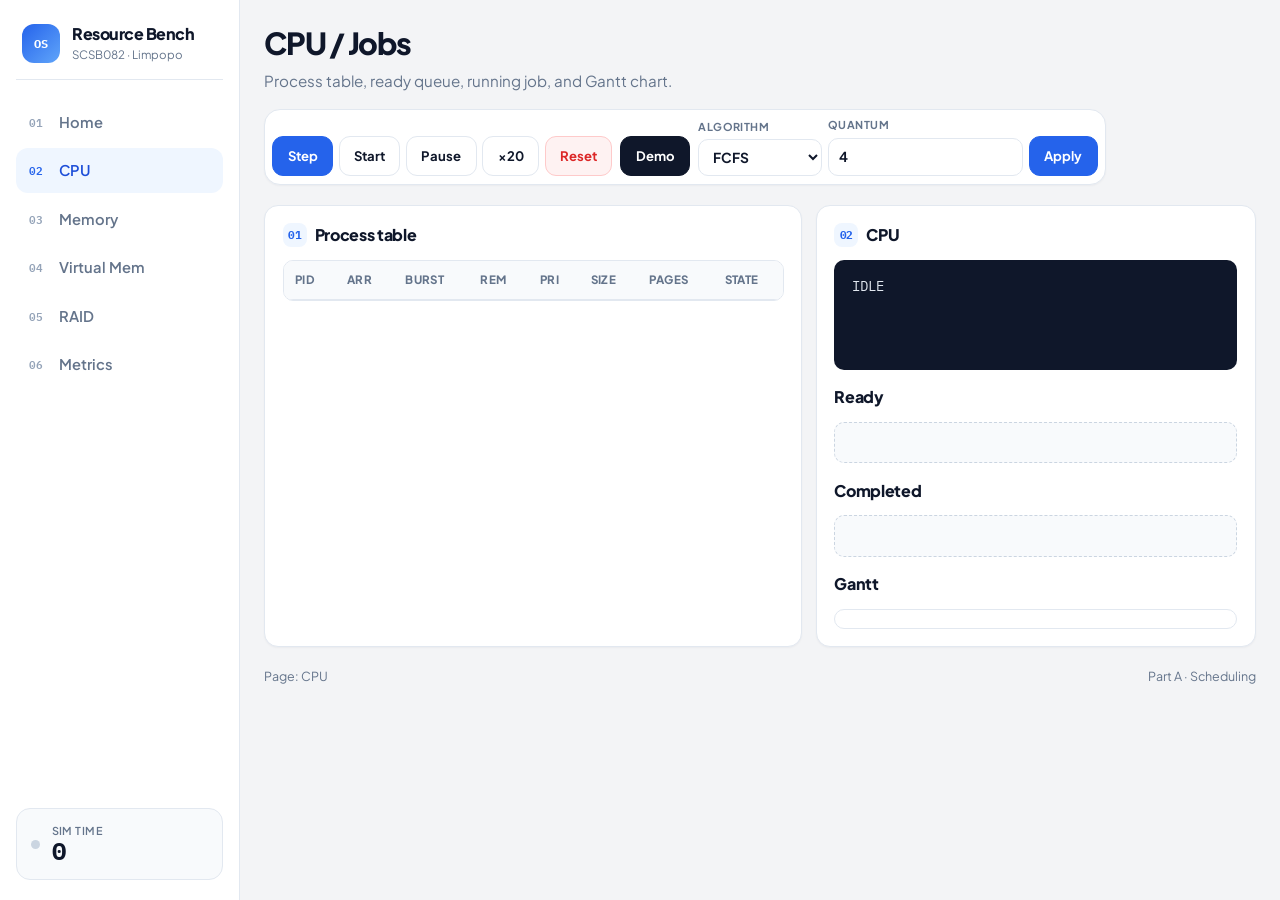
==== commit 8ab4a715: "Switch to clean modern light UI with Plus Jakarta Sans. Co-authored-by: Cursor <cursoragent@cursor.c" ====
--- a/static/cpu.html
+++ b/static/cpu.html
@@ -6,7 +6,7 @@
   <title>CPU · OS Resource Bench</title>
   <link rel="preconnect" href="https://fonts.googleapis.com" />
   <link rel="preconnect" href="https://fonts.gstatic.com" crossorigin />
-  <link href="https://fonts.googleapis.com/css2?family=JetBrains+Mono:wght@400;600;700&family=Manrope:wght@500;600;700;800&family=Unbounded:wght@600;700&display=swap" rel="stylesheet" />
+  <link href="https://fonts.googleapis.com/css2?family=IBM+Plex+Mono:wght@400;600;700&family=Plus+Jakarta+Sans:wght@500;600;700;800&display=swap" rel="stylesheet" />
   <link rel="stylesheet" href="/static/style.css" />
 </head>
 <body data-page="cpu">
@@ -14,8 +14,10 @@
     <aside class="rail">
       <div class="rail-brand">
         <div class="mark">OS</div>
-        <h1>Resource Bench</h1>
-        <p>SCSB082 · Limpopo</p>
+        <div>
+          <h1>Resource Bench</h1>
+          <p>SCSB082 · Limpopo</p>
+        </div>
       </div>
       <nav class="rail-nav">
         <a href="/"><span class="idx">01</span>Home</a>
@@ -27,7 +29,7 @@
       </nav>
       <div class="rail-clock">
         <div class="led" id="run-led"></div>
-        <div><small>sim time</small><strong id="sim-time">0</strong></div>
+        <div><small>Sim time</small><strong id="sim-time">0</strong></div>
       </div>
     </aside>
 
--- a/static/style.css
+++ b/static/style.css
@@ -1,215 +1,199 @@
 :root {
-  --bg0: #c5cdd8;
-  --bg1: #dfe5ee;
-  --rail: #141c27;
-  --rail-2: #1c2635;
-  --ink: #121821;
-  --ink-soft: #3d4b5c;
-  --muted: #6b7a8c;
-  --line: rgba(20, 28, 39, 0.12);
-  --line-2: rgba(20, 28, 39, 0.22);
-  --paper: rgba(248, 250, 252, 0.88);
-  --paper-solid: #f7f9fc;
-  --accent: #e34f14;
-  --accent-2: #ff7a3d;
-  --ok: #10965a;
-  --warn: #d22b3a;
-  --info: #0d7ea8;
-  --crt: #07130f;
-  --crt-fg: #79f0a6;
-  --sans: "Unbounded", "Segoe UI", sans-serif;
-  --text: "Manrope", "Segoe UI", sans-serif;
-  --mono: "JetBrains Mono", Consolas, monospace;
-  --ease: cubic-bezier(0.16, 1, 0.3, 1);
-  --shadow: 0 12px 40px rgba(20, 28, 39, 0.12);
-  --shadow-soft: 0 8px 24px rgba(20, 28, 39, 0.08);
+  --bg: #f3f4f6;
+  --surface: #ffffff;
+  --ink: #0f172a;
+  --muted: #64748b;
+  --line: #e2e8f0;
+  --line-2: #cbd5e1;
+  --primary: #2563eb;
+  --primary-2: #1d4ed8;
+  --primary-soft: #eff6ff;
+  --ok: #16a34a;
+  --ok-soft: #f0fdf4;
+  --warn: #dc2626;
+  --warn-soft: #fef2f2;
+  --amber: #d97706;
+  --amber-soft: #fffbeb;
+  --sidebar: #0f172a;
+  --radius: 14px;
+  --radius-sm: 10px;
+  --shadow: 0 1px 2px rgba(15, 23, 42, 0.05), 0 8px 24px rgba(15, 23, 42, 0.06);
+  --shadow-sm: 0 1px 2px rgba(15, 23, 42, 0.04);
+  --sans: "Plus Jakarta Sans", system-ui, sans-serif;
+  --mono: "IBM Plex Mono", ui-monospace, monospace;
+  --ease: cubic-bezier(0.22, 1, 0.36, 1);
 }
 
 *, *::before, *::after { box-sizing: border-box; }
 html, body { margin: 0; min-height: 100%; }
 body {
   color: var(--ink);
-  font: 14px/1.5 var(--text);
-  background:
-    radial-gradient(900px 500px at -10% -20%, rgba(255, 170, 110, 0.35), transparent 55%),
-    radial-gradient(800px 480px at 110% 0%, rgba(130, 180, 220, 0.35), transparent 50%),
-    radial-gradient(700px 500px at 50% 120%, rgba(120, 170, 150, 0.2), transparent 50%),
-    linear-gradient(145deg, var(--bg1), var(--bg0));
-  background-attachment: fixed;
+  font: 15px/1.5 var(--sans);
+  background: var(--bg);
+  -webkit-font-smoothing: antialiased;
 }
 a { color: inherit; text-decoration: none; }
 button, input, select { font: inherit; }
-:focus-visible { outline: 2px solid #3b82f6; outline-offset: 2px; }
-
-/* ===== APP SHELL ===== */
+:focus-visible {
+  outline: 2px solid var(--primary);
+  outline-offset: 2px;
+}
+
 .shell {
   display: grid;
-  grid-template-columns: 250px minmax(0, 1fr);
+  grid-template-columns: 240px minmax(0, 1fr);
   min-height: 100vh;
 }
 
+/* Light modern sidebar */
 .rail {
   position: sticky;
   top: 0;
   height: 100vh;
-  padding: 1.25rem 1rem 1rem;
-  background:
-    radial-gradient(500px 280px at 20% 0%, rgba(227, 79, 20, 0.22), transparent 60%),
-    linear-gradient(180deg, var(--rail-2), var(--rail));
-  color: #e8eef7;
+  padding: 1.25rem 1rem;
+  background: var(--surface);
+  border-right: 1px solid var(--line);
   display: flex;
   flex-direction: column;
-  gap: 1.1rem;
-  z-index: 20;
-  animation: slideRail 0.55s var(--ease);
+  gap: 1.25rem;
 }
 
 .rail-brand {
-  padding: 0.35rem 0.45rem 0.9rem;
-  border-bottom: 1px solid rgba(255,255,255,0.1);
+  display: flex;
+  gap: 0.75rem;
+  align-items: center;
+  padding: 0.25rem 0.35rem 1rem;
+  border-bottom: 1px solid var(--line);
 }
 .rail-brand .mark {
-  display: inline-flex;
-  align-items: center;
-  justify-content: center;
-  width: 2.2rem;
-  height: 2.2rem;
-  border-radius: 10px;
-  background: linear-gradient(135deg, var(--accent), #f59e0b);
+  width: 2.4rem;
+  height: 2.4rem;
+  border-radius: 12px;
+  display: grid;
+  place-items: center;
+  background: linear-gradient(135deg, var(--primary), #60a5fa);
   color: #fff;
   font-family: var(--mono);
-  font-size: 0.75rem;
-  font-weight: 700;
-  margin-bottom: 0.7rem;
-  box-shadow: 0 10px 24px rgba(227, 79, 20, 0.35);
+  font-size: 0.78rem;
+  font-weight: 700;
+  flex-shrink: 0;
 }
 .rail-brand h1 {
   margin: 0;
-  font-family: var(--sans);
-  font-size: 1.05rem;
-  font-weight: 700;
-  letter-spacing: -0.04em;
-  line-height: 1.15;
+  font-size: 1rem;
+  font-weight: 800;
+  letter-spacing: -0.03em;
+  line-height: 1.2;
 }
 .rail-brand p {
-  margin: 0.35rem 0 0;
-  color: rgba(232, 238, 247, 0.55);
-  font-size: 0.68rem;
-  letter-spacing: 0.08em;
-  text-transform: uppercase;
+  margin: 0.15rem 0 0;
+  color: var(--muted);
+  font-size: 0.72rem;
 }
 
 .rail-nav {
   display: flex;
   flex-direction: column;
-  gap: 0.3rem;
+  gap: 0.25rem;
   flex: 1;
 }
 .rail-nav a {
   display: flex;
   align-items: center;
   gap: 0.65rem;
-  padding: 0.72rem 0.75rem;
+  padding: 0.7rem 0.8rem;
   border-radius: 12px;
-  color: rgba(232, 238, 247, 0.62);
-  font-size: 0.86rem;
-  font-weight: 650;
-  transition: 0.2s var(--ease);
+  color: var(--muted);
+  font-size: 0.92rem;
+  font-weight: 600;
+  transition: 0.18s var(--ease);
 }
 .rail-nav a .idx {
   font-family: var(--mono);
-  font-size: 0.66rem;
-  opacity: 0.55;
-  min-width: 1.2rem;
+  font-size: 0.68rem;
+  color: #94a3b8;
+  min-width: 1.25rem;
 }
 .rail-nav a:hover {
-  color: #fff;
-  background: rgba(255,255,255,0.06);
-  transform: translateX(2px);
+  background: #f8fafc;
+  color: var(--ink);
 }
 .rail-nav a.active {
-  color: #fff;
-  background: linear-gradient(90deg, rgba(227, 79, 20, 0.9), rgba(227, 79, 20, 0.55));
-  box-shadow: 0 10px 24px rgba(227, 79, 20, 0.25);
-}
-.rail-nav a.active .idx { opacity: 1; color: #ffe4d1; }
+  background: var(--primary-soft);
+  color: var(--primary-2);
+}
+.rail-nav a.active .idx { color: var(--primary); }
 
 .rail-clock {
-  margin-top: auto;
-  padding: 0.9rem;
-  border-radius: 14px;
-  background: rgba(255,255,255,0.05);
-  border: 1px solid rgba(255,255,255,0.08);
   display: flex;
   align-items: center;
   gap: 0.75rem;
+  padding: 0.85rem;
+  border-radius: 14px;
+  background: #f8fafc;
+  border: 1px solid var(--line);
 }
 .rail-clock small {
   display: block;
-  color: rgba(232, 238, 247, 0.5);
-  font-size: 0.62rem;
-  letter-spacing: 0.1em;
+  color: var(--muted);
+  font-size: 0.68rem;
+  font-weight: 600;
   text-transform: uppercase;
+  letter-spacing: 0.04em;
 }
 .rail-clock strong {
   font-family: var(--mono);
-  font-size: 1.7rem;
+  font-size: 1.5rem;
   line-height: 1;
   font-variant-numeric: tabular-nums;
 }
-.rail-clock strong.flash { animation: tickFlash 0.35s var(--ease); }
+.rail-clock strong.flash { color: var(--primary); }
 .led {
-  width: 10px;
-  height: 10px;
+  width: 9px;
+  height: 9px;
   border-radius: 50%;
-  background: #64748b;
+  background: #cbd5e1;
 }
 .led.on {
-  background: #4ade80;
-  box-shadow: 0 0 0 4px rgba(74, 222, 128, 0.2);
-  animation: pulse 1.1s ease-in-out infinite;
+  background: #22c55e;
+  box-shadow: 0 0 0 3px rgba(34, 197, 94, 0.15);
 }
 
 .stage {
-  padding: 1.1rem 1.2rem 2rem;
-  min-width: 0;
-  animation: fadeUp 0.5s var(--ease);
+  padding: 1.25rem 1.5rem 2.5rem;
+  max-width: 1120px;
 }
 
 .stage-bar {
   display: flex;
   flex-wrap: wrap;
-  gap: 0.75rem;
   justify-content: space-between;
+  gap: 1rem;
   align-items: end;
-  margin-bottom: 1rem;
+  margin-bottom: 1.25rem;
 }
 .stage-bar h2 {
   margin: 0;
-  font-family: var(--sans);
-  font-size: clamp(1.5rem, 3vw, 2.15rem);
-  font-weight: 700;
-  letter-spacing: -0.05em;
-  line-height: 1.05;
+  font-size: clamp(1.5rem, 2.5vw, 1.9rem);
+  font-weight: 800;
+  letter-spacing: -0.04em;
 }
 .stage-bar p {
-  margin: 0.35rem 0 0;
-  color: var(--muted);
-  font-size: 0.9rem;
-  max-width: 48ch;
+  margin: 0.3rem 0 0;
+  color: var(--muted);
+  font-size: 0.95rem;
 }
 
 .dock {
   display: flex;
   flex-wrap: wrap;
-  gap: 0.4rem;
+  gap: 0.5rem;
   align-items: end;
-  padding: 0.55rem;
+  padding: 0.45rem;
+  background: var(--surface);
+  border: 1px solid var(--line);
   border-radius: 16px;
-  background: var(--paper);
-  border: 1px solid var(--line-2);
-  box-shadow: var(--shadow-soft);
-  backdrop-filter: blur(12px);
+  box-shadow: var(--shadow-sm);
 }
 .dock .group {
   display: flex;
@@ -219,186 +203,170 @@
 }
 
 .btn {
-  border: 1px solid var(--line-2);
-  background: linear-gradient(180deg, #fff, #eef2f7);
+  border: 1px solid var(--line);
+  background: var(--surface);
   color: var(--ink);
   border-radius: 11px;
-  padding: 0.62rem 0.9rem;
-  font-family: var(--text);
-  font-weight: 750;
-  font-size: 0.74rem;
-  letter-spacing: 0.02em;
+  padding: 0.58rem 0.9rem;
+  font-weight: 700;
+  font-size: 0.82rem;
   cursor: pointer;
-  transition: 0.18s var(--ease);
+  transition: 0.16s var(--ease);
 }
 .btn:hover {
-  transform: translateY(-2px);
-  box-shadow: 0 10px 20px rgba(20, 28, 39, 0.1);
-}
-.btn:active { transform: translateY(0); }
+  border-color: var(--line-2);
+  background: #f8fafc;
+}
 .btn.primary {
-  background: linear-gradient(135deg, var(--accent), var(--accent-2));
-  border-color: transparent;
+  background: var(--primary);
+  border-color: var(--primary);
   color: #fff;
-  box-shadow: 0 10px 22px rgba(227, 79, 20, 0.28);
-}
+}
+.btn.primary:hover { background: var(--primary-2); border-color: var(--primary-2); }
 .btn.dark {
-  background: linear-gradient(135deg, #1a2433, #2b3a52);
-  border-color: transparent;
+  background: var(--sidebar);
+  border-color: var(--sidebar);
   color: #fff;
 }
+.btn.dark:hover { background: #1e293b; }
 .btn.warn {
-  background: #fff1f2;
-  border-color: #fb7185;
+  background: var(--warn-soft);
+  border-color: #fecaca;
   color: var(--warn);
 }
 .btn.ghost {
   background: transparent;
-  border-color: var(--line-2);
+  color: var(--muted);
 }
 
 .field {
   display: flex;
   flex-direction: column;
-  gap: 0.2rem;
-  font-size: 0.62rem;
-  font-weight: 750;
+  gap: 0.25rem;
+  font-size: 0.68rem;
+  font-weight: 700;
   color: var(--muted);
   text-transform: uppercase;
-  letter-spacing: 0.06em;
+  letter-spacing: 0.04em;
 }
 .field input, .field select {
-  min-width: 104px;
-  border: 1px solid var(--line-2);
+  min-width: 108px;
+  border: 1px solid var(--line);
   background: #fff;
   border-radius: 10px;
-  padding: 0.5rem 0.55rem;
+  padding: 0.5rem 0.6rem;
   color: var(--ink);
-  font-family: var(--mono);
-  font-size: 0.78rem;
+  font-size: 0.86rem;
 }
 .field input:focus, .field select:focus {
   outline: none;
-  border-color: var(--accent);
-  box-shadow: 0 0 0 3px rgba(227, 79, 20, 0.15);
-}
-
-/* ===== HOME HERO ===== */
+  border-color: var(--primary);
+  box-shadow: 0 0 0 3px rgba(37, 99, 235, 0.12);
+}
+
+/* Home */
 .hero {
-  position: relative;
-  overflow: hidden;
-  border-radius: 24px;
-  padding: 1.8rem 1.6rem 1.5rem;
+  display: grid;
+  grid-template-columns: 1.3fr 0.7fr;
+  gap: 1rem;
   margin-bottom: 1rem;
-  color: #f4f7fb;
-  background:
-    radial-gradient(700px 340px at 85% 20%, rgba(255, 140, 70, 0.35), transparent 55%),
-    radial-gradient(500px 280px at 10% 80%, rgba(80, 160, 200, 0.25), transparent 50%),
-    linear-gradient(135deg, #121925 0%, #1c2a3d 55%, #243247 100%);
+}
+.hero-main {
+  background: linear-gradient(145deg, #eff6ff 0%, #ffffff 45%, #f8fafc 100%);
+  border: 1px solid var(--line);
+  border-radius: 20px;
+  padding: 1.6rem 1.5rem;
   box-shadow: var(--shadow);
-  animation: fadeUp 0.6s var(--ease);
-}
-.hero::before {
-  content: "";
-  position: absolute;
-  inset: 0;
-  background-image:
-    linear-gradient(rgba(255,255,255,0.04) 1px, transparent 1px),
-    linear-gradient(90deg, rgba(255,255,255,0.04) 1px, transparent 1px);
-  background-size: 36px 36px;
-  mask-image: linear-gradient(90deg, transparent, #000 25%, #000 75%, transparent);
-  pointer-events: none;
 }
 .hero-kicker {
-  position: relative;
-  display: inline-block;
-  margin: 0 0 0.7rem;
-  padding: 0.28rem 0.55rem;
+  display: inline-flex;
+  margin: 0 0 0.75rem;
+  padding: 0.3rem 0.65rem;
   border-radius: 999px;
-  border: 1px solid rgba(255,255,255,0.14);
-  background: rgba(255,255,255,0.06);
-  font-size: 0.68rem;
-  letter-spacing: 0.1em;
-  text-transform: uppercase;
-  color: rgba(244, 247, 251, 0.7);
-}
-.hero h2 {
-  position: relative;
+  background: var(--primary-soft);
+  color: var(--primary-2);
+  font-size: 0.72rem;
+  font-weight: 750;
+  letter-spacing: 0.02em;
+}
+.hero-main h2 {
   margin: 0;
-  max-width: 14ch;
-  font-family: var(--sans);
-  font-size: clamp(2rem, 5vw, 3.2rem);
-  font-weight: 700;
-  letter-spacing: -0.06em;
-  line-height: 0.98;
-}
-.hero p {
-  position: relative;
-  margin: 0.85rem 0 0;
-  max-width: 46ch;
-  color: rgba(244, 247, 251, 0.68);
+  font-size: clamp(1.8rem, 3.5vw, 2.5rem);
+  font-weight: 800;
+  letter-spacing: -0.045em;
+  line-height: 1.1;
+  max-width: 16ch;
+}
+.hero-main p {
+  margin: 0.75rem 0 0;
+  color: var(--muted);
   font-size: 1rem;
+  max-width: 42ch;
 }
 .hero-actions {
-  position: relative;
   display: flex;
   flex-wrap: wrap;
   gap: 0.5rem;
-  margin-top: 1.2rem;
+  margin-top: 1.15rem;
+}
+.hero-side {
+  display: grid;
+  gap: 0.75rem;
+}
+.hero-side .stat {
+  height: 100%;
+  min-height: 88px;
 }
 
 .pipeline {
   display: grid;
   grid-template-columns: repeat(6, 1fr);
-  gap: 0.55rem;
+  gap: 0.6rem;
   margin-bottom: 1rem;
 }
 .pipe-step {
-  background: var(--paper);
-  border: 1px solid var(--line-2);
-  border-radius: 16px;
-  padding: 0.95rem 0.7rem;
-  text-align: left;
-  box-shadow: var(--shadow-soft);
-  transition: 0.22s var(--ease);
-  backdrop-filter: blur(8px);
-}
-.pipe-step:hover { transform: translateY(-3px); box-shadow: var(--shadow); }
+  background: var(--surface);
+  border: 1px solid var(--line);
+  border-radius: var(--radius);
+  padding: 0.9rem 0.75rem;
+  box-shadow: var(--shadow-sm);
+  transition: 0.18s var(--ease);
+}
+.pipe-step:hover { transform: translateY(-2px); box-shadow: var(--shadow); }
 .pipe-step b {
   display: block;
-  font-family: var(--sans);
-  font-size: 0.82rem;
-  letter-spacing: -0.03em;
-  margin-bottom: 0.25rem;
-}
-.pipe-step span { color: var(--muted); font-size: 0.74rem; font-family: var(--mono); }
+  font-size: 0.88rem;
+  font-weight: 800;
+  margin-bottom: 0.2rem;
+  letter-spacing: -0.02em;
+}
+.pipe-step span {
+  color: var(--muted);
+  font-size: 0.78rem;
+  font-family: var(--mono);
+}
 .pipe-step.hot {
-  border-color: transparent;
-  background: linear-gradient(160deg, #fff4ec, #ffd8bf);
-  box-shadow: 0 14px 28px rgba(227, 79, 20, 0.18);
+  border-color: #93c5fd;
+  background: var(--primary-soft);
 }
 
 .grid { display: grid; gap: 0.85rem; }
-.grid.two { grid-template-columns: 1.05fr 0.95fr; }
+.grid.two { grid-template-columns: 1.1fr 0.9fr; }
 .grid.cards { grid-template-columns: repeat(auto-fit, minmax(140px, 1fr)); }
 
 .panel {
-  background: var(--paper);
-  border: 1px solid var(--line-2);
-  border-radius: 18px;
-  padding: 1rem;
-  box-shadow: var(--shadow-soft);
-  backdrop-filter: blur(10px);
+  background: var(--surface);
+  border: 1px solid var(--line);
+  border-radius: var(--radius);
+  padding: 1.1rem;
+  box-shadow: var(--shadow-sm);
   min-width: 0;
-  animation: fadeUp 0.55s var(--ease) both;
-}
-.panel:nth-child(2) { animation-delay: 0.05s; }
+}
 .panel h3 {
-  margin: 0 0 0.75rem;
-  font-family: var(--sans);
-  font-size: 0.95rem;
-  font-weight: 700;
-  letter-spacing: -0.03em;
+  margin: 0 0 0.8rem;
+  font-size: 1rem;
+  font-weight: 800;
+  letter-spacing: -0.02em;
   display: flex;
   align-items: center;
   gap: 0.5rem;
@@ -406,51 +374,53 @@
 .panel h3 .num {
   display: inline-grid;
   place-items: center;
-  width: 1.6rem;
-  height: 1.6rem;
+  width: 1.5rem;
+  height: 1.5rem;
   border-radius: 8px;
-  background: rgba(227, 79, 20, 0.12);
-  color: var(--accent);
-  font-family: var(--mono);
-  font-size: 0.66rem;
-}
-.meta { color: var(--muted); font-size: 0.82rem; margin: 0 0 0.7rem; }
+  background: var(--primary-soft);
+  color: var(--primary);
+  font-family: var(--mono);
+  font-size: 0.68rem;
+  font-weight: 700;
+}
+.meta { color: var(--muted); font-size: 0.88rem; margin: 0 0 0.75rem; }
 
 .stat {
-  border: 1px solid var(--line-2);
-  background: linear-gradient(180deg, #fff, #f2f5f9);
-  border-radius: 14px;
-  padding: 0.8rem 0.75rem;
-  transition: 0.2s var(--ease);
-}
-.stat:hover { transform: translateY(-2px); box-shadow: var(--shadow-soft); }
+  background: var(--surface);
+  border: 1px solid var(--line);
+  border-radius: var(--radius);
+  padding: 0.9rem 0.85rem;
+  box-shadow: var(--shadow-sm);
+}
 .stat b {
   display: block;
-  font-family: var(--sans);
   font-size: 1.35rem;
-  font-weight: 700;
-  letter-spacing: -0.04em;
+  font-weight: 800;
+  letter-spacing: -0.03em;
   font-variant-numeric: tabular-nums;
 }
 .stat span {
   color: var(--muted);
-  font-size: 0.66rem;
+  font-size: 0.72rem;
+  font-weight: 700;
   text-transform: uppercase;
-  letter-spacing: 0.06em;
-  font-weight: 700;
+  letter-spacing: 0.04em;
 }
 
 .table-wrap {
   overflow: auto;
   max-height: 460px;
   border: 1px solid var(--line);
-  border-radius: 12px;
-  background: #fff;
-}
-table { width: 100%; border-collapse: collapse; font-size: 0.8rem; font-family: var(--mono); }
+  border-radius: var(--radius-sm);
+}
+table {
+  width: 100%;
+  border-collapse: collapse;
+  font-size: 0.86rem;
+}
 th, td {
-  padding: 0.55rem 0.6rem;
-  border-bottom: 1px solid #e6ebf2;
+  padding: 0.65rem 0.7rem;
+  border-bottom: 1px solid var(--line);
   text-align: left;
   white-space: nowrap;
 }
@@ -458,245 +428,206 @@
   position: sticky;
   top: 0;
   z-index: 1;
-  background: #eaf0f7;
-  color: var(--muted);
-  font-size: 0.66rem;
-  letter-spacing: 0.06em;
+  background: #f8fafc;
+  color: var(--muted);
+  font-size: 0.72rem;
+  font-weight: 750;
   text-transform: uppercase;
-}
-tr:hover td { background: #f5f9ff; }
+  letter-spacing: 0.04em;
+}
+tr:hover td { background: #f8fafc; }
 tr.row-running td {
-  background: linear-gradient(90deg, #ffe8d8, #fff4ec);
-  color: #9a3412;
+  background: var(--primary-soft);
+  color: var(--primary-2);
   font-weight: 700;
 }
 
 .status {
-  display: inline-block;
-  min-width: 5.1rem;
-  text-align: center;
-  padding: 0.18rem 0.45rem;
+  display: inline-flex;
+  align-items: center;
+  justify-content: center;
+  min-width: 5.2rem;
+  padding: 0.2rem 0.55rem;
   border-radius: 999px;
-  font-size: 0.68rem;
+  font-size: 0.72rem;
   font-weight: 750;
-  border: 1px solid transparent;
-}
-.status-running { background: #ffedd5; color: #9a3412; border-color: #fdba74; }
-.status-ready { background: #e0f2fe; color: #075985; border-color: #7dd3fc; }
-.status-terminated { background: #dcfce7; color: #166534; border-color: #86efac; }
-.status-waiting { background: #fef9c3; color: #854d0e; border-color: #fde047; }
-.status-new { background: #f1f5f9; color: #475569; border-color: #cbd5e1; }
+}
+.status-running { background: #dbeafe; color: #1d4ed8; }
+.status-ready { background: #e0f2fe; color: #0369a1; }
+.status-terminated { background: var(--ok-soft); color: #15803d; }
+.status-waiting { background: var(--amber-soft); color: #b45309; }
+.status-new { background: #f1f5f9; color: #475569; }
 
 .crt {
-  background:
-    radial-gradient(120% 90% at 50% -10%, rgba(121, 240, 166, 0.12), transparent 45%),
-    linear-gradient(180deg, #123226, var(--crt));
-  color: var(--crt-fg);
-  border-radius: 14px;
-  padding: 1.05rem;
-  min-height: 120px;
+  background: #0f172a;
+  color: #e2e8f0;
+  border-radius: var(--radius-sm);
+  padding: 1rem 1.1rem;
+  min-height: 110px;
   white-space: pre-wrap;
+  font-family: var(--mono);
+  font-size: 0.86rem;
   line-height: 1.55;
-  font-family: var(--mono);
-  box-shadow: inset 0 0 50px rgba(0,0,0,0.35);
-  position: relative;
-  overflow: hidden;
-}
-.crt::after {
-  content: "";
-  position: absolute;
-  inset: 0;
-  background: repeating-linear-gradient(180deg, transparent 0 2px, rgba(0,0,0,0.08) 2px 3px);
-  pointer-events: none;
-  opacity: 0.45;
 }
 
 .queue {
-  min-height: 2.7rem;
+  min-height: 2.6rem;
   border: 1px dashed var(--line-2);
-  border-radius: 12px;
-  background: rgba(255,255,255,0.9);
-  padding: 0.45rem;
+  border-radius: var(--radius-sm);
+  background: #f8fafc;
+  padding: 0.5rem;
   display: flex;
   flex-wrap: wrap;
   gap: 0.35rem;
 }
 .qitem {
-  border: 1px solid #fdba74;
-  background: linear-gradient(180deg, #fff7ed, #ffedd5);
-  color: #9a3412;
+  background: var(--primary-soft);
+  color: var(--primary-2);
   border-radius: 999px;
-  padding: 0.2rem 0.55rem;
-  font-size: 0.72rem;
+  padding: 0.2rem 0.65rem;
+  font-size: 0.78rem;
   font-weight: 750;
-  font-family: var(--mono);
-}
-.muted { color: var(--muted); font-size: 0.8rem; }
+}
+.muted { color: var(--muted); font-size: 0.86rem; }
 
 .gantt {
   display: flex;
   flex-wrap: wrap;
   gap: 4px;
-  max-height: 140px;
+  max-height: 130px;
   overflow: auto;
   border: 1px solid var(--line);
-  border-radius: 12px;
+  border-radius: var(--radius-sm);
   background: #fff;
-  padding: 0.5rem;
+  padding: 0.55rem;
 }
 .gantt span {
-  border: 1px solid #cbd5e1;
   background: #f1f5f9;
+  color: var(--muted);
   border-radius: 6px;
-  font-size: 0.64rem;
-  padding: 0.24rem 0.34rem;
-  font-family: var(--mono);
+  font-family: var(--mono);
+  font-size: 0.68rem;
+  padding: 0.25rem 0.35rem;
 }
 .gantt span.run {
-  background: linear-gradient(180deg, #ffedd5, #fed7aa);
-  border-color: #fb923c;
-  color: #9a3412;
-  font-weight: 700;
-}
-.gantt span.idle { opacity: 0.4; }
-
-.frames, .meters, .raid-grid { display: grid; gap: 0.55rem; }
-.frames { grid-template-columns: repeat(auto-fill, minmax(116px, 1fr)); }
-.meters { grid-template-columns: repeat(auto-fit, minmax(132px, 1fr)); }
-.raid-grid { grid-template-columns: repeat(auto-fit, minmax(158px, 1fr)); }
+  background: #dbeafe;
+  color: var(--primary-2);
+  font-weight: 700;
+}
+.gantt span.idle { opacity: 0.45; }
+
+.frames, .meters, .raid-grid { display: grid; gap: 0.6rem; }
+.frames { grid-template-columns: repeat(auto-fill, minmax(118px, 1fr)); }
+.meters { grid-template-columns: repeat(auto-fit, minmax(130px, 1fr)); }
+.raid-grid { grid-template-columns: repeat(auto-fit, minmax(160px, 1fr)); }
 
 .frame, .disk {
-  border: 1px solid var(--line-2);
+  border: 1px solid var(--line);
   background: #fff;
-  border-radius: 14px;
-  padding: 0.7rem;
-  transition: 0.2s var(--ease);
-}
-.frame:hover, .disk:hover {
-  transform: translateY(-3px);
-  box-shadow: var(--shadow-soft);
-}
-.frame { min-height: 72px; white-space: pre-line; font-family: var(--mono); font-size: 0.74rem; }
-.frame.free {
-  color: var(--muted);
-  background: repeating-linear-gradient(-45deg, #f8fafc, #f8fafc 6px, #eef2f7 6px, #eef2f7 12px);
-}
+  border-radius: var(--radius-sm);
+  padding: 0.75rem;
+  transition: 0.16s var(--ease);
+}
+.frame:hover, .disk:hover { border-color: #93c5fd; box-shadow: var(--shadow-sm); }
+.frame {
+  min-height: 70px;
+  white-space: pre-line;
+  font-family: var(--mono);
+  font-size: 0.78rem;
+}
+.frame.free { background: #f8fafc; color: var(--muted); }
 .frame.used {
-  background: linear-gradient(160deg, #ecfdf3, #bbf7d0);
-  border-color: #4ade80;
-  font-weight: 700;
-  color: #14532d;
+  background: var(--ok-soft);
+  border-color: #86efac;
+  color: #166534;
+  font-weight: 700;
 }
 
 .teletype {
-  border: 1px solid #f59e0b;
-  background: linear-gradient(180deg, #fffbeb, #fef3c7);
-  color: #78350f;
-  border-radius: 12px;
+  border: 1px solid #fcd34d;
+  background: var(--amber-soft);
+  color: #92400e;
+  border-radius: var(--radius-sm);
   padding: 0.85rem;
-  min-height: 92px;
+  min-height: 88px;
   white-space: pre-wrap;
   font-family: var(--mono);
-  font-size: 0.76rem;
+  font-size: 0.8rem;
   line-height: 1.5;
 }
 .teletype.hit {
-  background: linear-gradient(180deg, #ecfdf3, #d1fae5);
-  color: #14532d;
-  border-color: #4ade80;
+  background: var(--ok-soft);
+  border-color: #86efac;
+  color: #166534;
 }
 .teletype.fail {
-  background: linear-gradient(180deg, #fff1f2, #fecdd3);
-  color: #9f1239;
-  border-color: #fb7185;
-}
-
-.disk { min-height: 145px; background: linear-gradient(180deg, #fff, #f8fafc); }
+  background: var(--warn-soft);
+  border-color: #fca5a5;
+  color: #991b1b;
+}
+
+.disk { min-height: 140px; }
 .disk.failed {
-  background: linear-gradient(180deg, #fff1f2, #ffe4e6);
-  border-color: #fb7185;
+  background: var(--warn-soft);
+  border-color: #fca5a5;
 }
 .disk h4 {
   margin: 0 0 0.4rem;
-  font-family: var(--sans);
-  font-size: 0.82rem;
-  letter-spacing: -0.02em;
+  font-size: 0.9rem;
+  font-weight: 800;
 }
 .disk pre {
   margin: 0;
-  max-height: 120px;
+  max-height: 115px;
   overflow: auto;
   color: var(--muted);
-  font-size: 0.66rem;
+  font-family: var(--mono);
+  font-size: 0.7rem;
   line-height: 1.45;
-  font-family: var(--mono);
 }
 
 .kernellog {
   margin: 0;
-  background:
-    radial-gradient(80% 60% at 15% 0%, rgba(121, 240, 166, 0.1), transparent 50%),
-    #0c1219;
-  color: #d5e7df;
-  border-radius: 14px;
-  padding: 0.95rem;
-  max-height: 400px;
+  background: #0f172a;
+  color: #cbd5e1;
+  border-radius: var(--radius-sm);
+  padding: 1rem;
+  max-height: 390px;
   overflow: auto;
   font-family: var(--mono);
-  font-size: 0.74rem;
+  font-size: 0.78rem;
   line-height: 1.5;
 }
 
 .config-grid {
   display: grid;
-  grid-template-columns: repeat(auto-fit, minmax(110px, 1fr));
-  gap: 0.55rem;
+  grid-template-columns: repeat(auto-fit, minmax(120px, 1fr));
+  gap: 0.65rem;
   align-items: end;
 }
 
 .footer {
-  margin-top: 1.1rem;
-  color: var(--muted);
-  font-size: 0.7rem;
-  letter-spacing: 0.06em;
-  text-transform: uppercase;
+  margin-top: 1.25rem;
+  color: var(--muted);
+  font-size: 0.78rem;
   display: flex;
   justify-content: space-between;
   gap: 0.75rem;
   flex-wrap: wrap;
 }
 
-@keyframes fadeUp {
-  from { opacity: 0; transform: translateY(12px); }
-  to { opacity: 1; transform: translateY(0); }
-}
-@keyframes slideRail {
-  from { opacity: 0; transform: translateX(-12px); }
-  to { opacity: 1; transform: translateX(0); }
-}
-@keyframes pulse {
-  0%, 100% { transform: scale(1); opacity: 1; }
-  50% { transform: scale(0.86); opacity: 0.7; }
-}
-@keyframes tickFlash {
-  0% { color: #fff; }
-  40% { color: #fdba74; }
-  100% { color: #fff; }
-}
-
-@media (max-width: 980px) {
+@media (max-width: 960px) {
   .shell { grid-template-columns: 1fr; }
   .rail {
     position: relative;
     height: auto;
-    border-radius: 0 0 18px 18px;
+    border-right: 0;
+    border-bottom: 1px solid var(--line);
   }
   .rail-nav { flex-direction: row; flex-wrap: wrap; }
-  .rail-nav a { padding: 0.55rem 0.7rem; }
-  .pipeline { grid-template-columns: 1fr 1fr; }
-  .grid.two { grid-template-columns: 1fr; }
+  .hero, .grid.two, .pipeline { grid-template-columns: 1fr 1fr; }
 }
 @media (max-width: 640px) {
-  .pipeline { grid-template-columns: 1fr; }
-  .stage { padding: 0.9rem; }
-}
+  .hero, .grid.two, .pipeline { grid-template-columns: 1fr; }
+  .stage { padding: 1rem; }
+}
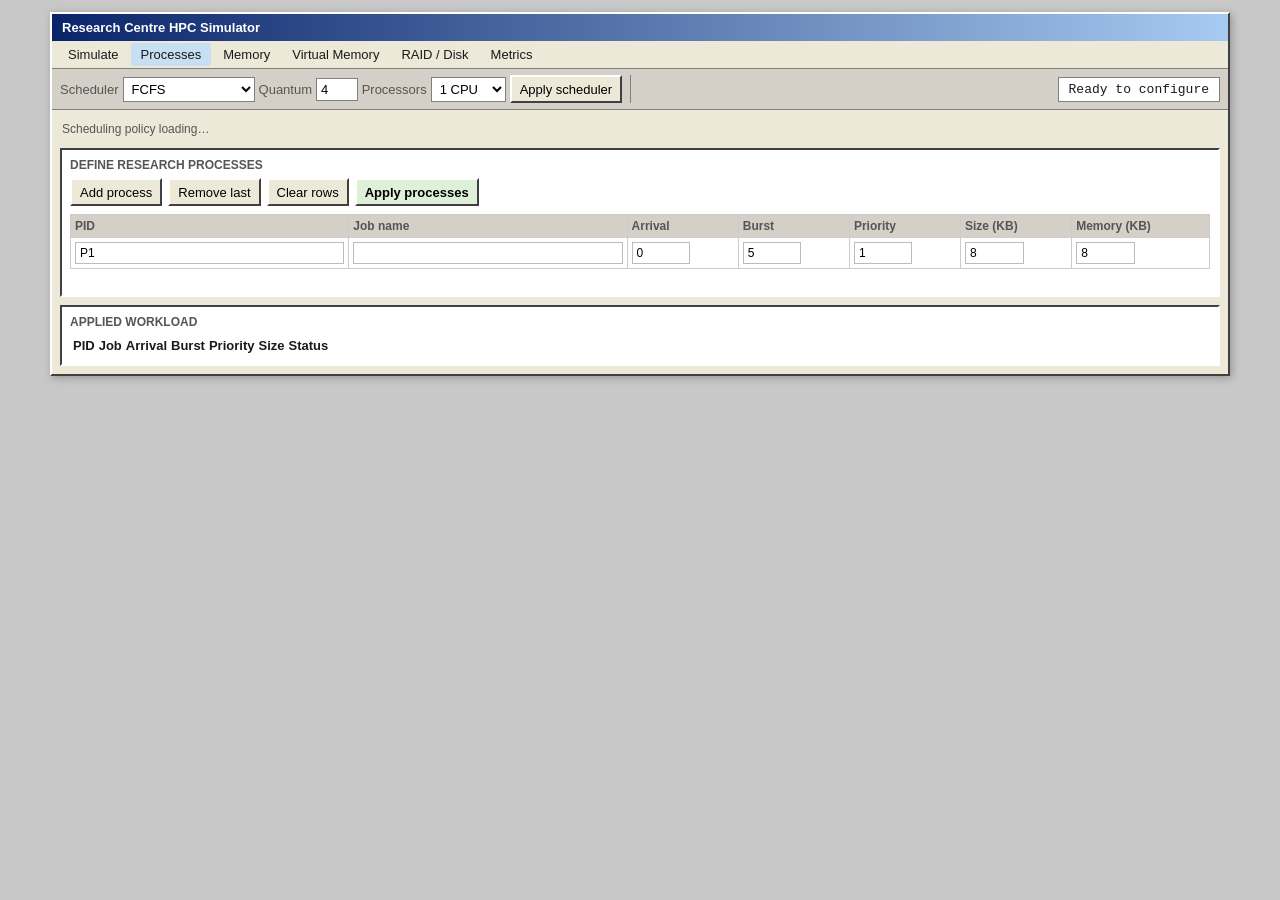
==== commit 8da424d9: "Update Advanced OS simulator project" ====
--- a/static/cpu.html
+++ b/static/cpu.html
@@ -3,99 +3,98 @@
 <head>
   <meta charset="UTF-8" />
   <meta name="viewport" content="width=device-width, initial-scale=1" />
-  <title>CPU · OS Resource Bench</title>
-  <link rel="preconnect" href="https://fonts.googleapis.com" />
-  <link rel="preconnect" href="https://fonts.gstatic.com" crossorigin />
-  <link href="https://fonts.googleapis.com/css2?family=IBM+Plex+Mono:wght@400;600;700&family=Plus+Jakarta+Sans:wght@500;600;700;800&display=swap" rel="stylesheet" />
+  <title>Processes — Research Centre HPC Simulator</title>
   <link rel="stylesheet" href="/static/style.css" />
 </head>
-<body data-page="cpu">
-  <div class="shell">
-    <aside class="rail">
-      <div class="rail-brand">
-        <div class="mark">OS</div>
-        <div>
-          <h1>Resource Bench</h1>
-          <p>SCSB082 · Limpopo</p>
+<body>
+  <div class="app-window">
+    <div class="titlebar">
+      <span>Research Centre HPC Simulator</span>
+    </div>
+
+    <nav class="menubar">
+      <a href="/">Simulate</a>
+      <a class="active" href="/cpu">Processes</a>
+      <a href="/memory">Memory</a>
+      <a href="/virtual">Virtual Memory</a>
+      <a href="/raid">RAID / Disk</a>
+      <a href="/metrics">Metrics</a>
+    </nav>
+
+    <div class="toolbar">
+      <div class="toolbar-group">
+        <label class="field">
+          Scheduler
+          <select id="policySelect">
+            <option value="FCFS">FCFS</option>
+            <option value="Round Robin">Round Robin</option>
+            <option value="Shortest Job First">Shortest Job First</option>
+            <option value="Priority">Priority</option>
+          </select>
+        </label>
+        <label class="field">
+          Quantum
+          <input id="quantumInput" type="number" min="1" value="4" style="width: 3.2rem;" />
+        </label>
+        <label class="field">
+          Processors
+          <select id="processorSelect">
+            <option value="1" selected>1 CPU</option>
+            <option value="2">2 CPUs</option>
+            <option value="3">3 CPUs</option>
+            <option value="4">4 CPUs</option>
+          </select>
+        </label>
+        <button class="tb-btn" id="btnApplyScheduler" type="button">Apply scheduler</button>
+      </div>
+      <div class="time-badge" id="timeBadge">Ready to configure</div>
+    </div>
+
+    <div class="workspace">
+      <div class="algo-line" id="algoLine">Scheduling policy loading…</div>
+
+      <section class="editor-panel">
+        <h3>Define research processes</h3>
+
+        <div class="editor-actions">
+          <button class="tb-btn" id="btnAddProcess" type="button">Add process</button>
+          <button class="tb-btn" id="btnRemoveProcess" type="button">Remove last</button>
+          <button class="tb-btn" id="btnClearEditor" type="button">Clear rows</button>
+          <button class="tb-btn primary" id="btnApplyProcesses" type="button">Apply processes</button>
         </div>
-      </div>
-      <nav class="rail-nav">
-        <a href="/"><span class="idx">01</span>Home</a>
-        <a class="active" href="/cpu"><span class="idx">02</span>CPU</a>
-        <a href="/memory"><span class="idx">03</span>Memory</a>
-        <a href="/virtual"><span class="idx">04</span>Virtual Mem</a>
-        <a href="/raid"><span class="idx">05</span>RAID</a>
-        <a href="/metrics"><span class="idx">06</span>Metrics</a>
-      </nav>
-      <div class="rail-clock">
-        <div class="led" id="run-led"></div>
-        <div><small>Sim time</small><strong id="sim-time">0</strong></div>
-      </div>
-    </aside>
 
-    <div class="stage">
-      <div class="stage-bar">
-        <div>
-          <h2>CPU / Jobs</h2>
-          <p>Process table, ready queue, running job, and Gantt chart.</p>
+        <div class="editor-table-wrap">
+          <table class="editor-table">
+            <thead>
+              <tr>
+                <th>PID</th>
+                <th>Job name</th>
+                <th>Arrival</th>
+                <th>Burst</th>
+                <th>Priority</th>
+                <th>Size (KB)</th>
+                <th>Memory (KB)</th>
+              </tr>
+            </thead>
+            <tbody id="processEditorBody"></tbody>
+          </table>
         </div>
-        <div class="dock">
-          <div class="group">
-            <button id="btn-step" class="btn primary">Step</button>
-            <button id="btn-start" class="btn">Start</button>
-            <button id="btn-pause" class="btn">Pause</button>
-            <button id="btn-run20" class="btn">×20</button>
-            <button id="btn-reset" class="btn warn">Reset</button>
-          </div>
-          <div class="group">
-            <button id="btn-demo" class="btn dark">Demo</button>
-          </div>
-          <div class="group">
-            <label class="field">Algorithm
-              <select id="algorithm">
-                <option>FCFS</option><option>Round Robin</option><option>SJF</option><option>Priority</option>
-              </select>
-            </label>
-            <label class="field">Quantum<input id="quantum" type="number" min="1" value="4" /></label>
-            <button id="btn-apply" class="btn primary">Apply</button>
-          </div>
-        </div>
-      </div>
+        <div class="editor-msg" id="editorMsg"></div>
+      </section>
 
-      <div class="grid two">
-        <section class="panel">
-          <h3><span class="num">01</span>Process table</h3>
-          <div class="table-wrap">
-            <table>
-              <thead>
-                <tr>
-                  <th>PID</th><th>Arr</th><th>Burst</th><th>Rem</th>
-                  <th>Pri</th><th>Size</th><th>Pages</th><th>State</th>
-                </tr>
-              </thead>
-              <tbody id="process-tbody"></tbody>
-            </table>
-          </div>
-        </section>
-        <section class="panel">
-          <h3><span class="num">02</span>CPU</h3>
-          <div id="cpu-panel" class="crt">IDLE</div>
-          <p class="meta" id="sched-info"></p>
-          <h3 style="margin-top:0.95rem">Ready</h3>
-          <div id="ready-queue" class="queue"></div>
-          <h3 style="margin-top:0.95rem">Completed</h3>
-          <div id="completed" class="queue"></div>
-          <h3 style="margin-top:0.95rem">Gantt</h3>
-          <div id="gantt" class="gantt"></div>
-        </section>
-      </div>
-
-      <footer class="footer">
-        <span>Page: CPU</span>
-        <span>Part A · Scheduling</span>
-      </footer>
+      <section class="inset">
+        <h3>Applied workload</h3>
+        <table>
+          <thead>
+            <tr><th>PID</th><th>Job</th><th>Arrival</th><th>Burst</th><th>Priority</th><th>Size</th><th>Status</th></tr>
+          </thead>
+          <tbody id="appliedTable"></tbody>
+        </table>
+      </section>
     </div>
   </div>
-  <script src="/static/app.js"></script>
+
+  <script src="/static/common.js"></script>
+  <script src="/static/cpu.js"></script>
 </body>
 </html>
--- a/static/style.css
+++ b/static/style.css
@@ -1,633 +1,882 @@
 :root {
-  --bg: #f3f4f6;
-  --surface: #ffffff;
-  --ink: #0f172a;
-  --muted: #64748b;
-  --line: #e2e8f0;
-  --line-2: #cbd5e1;
-  --primary: #2563eb;
-  --primary-2: #1d4ed8;
-  --primary-soft: #eff6ff;
-  --ok: #16a34a;
-  --ok-soft: #f0fdf4;
-  --warn: #dc2626;
-  --warn-soft: #fef2f2;
-  --amber: #d97706;
-  --amber-soft: #fffbeb;
-  --sidebar: #0f172a;
-  --radius: 14px;
-  --radius-sm: 10px;
-  --shadow: 0 1px 2px rgba(15, 23, 42, 0.05), 0 8px 24px rgba(15, 23, 42, 0.06);
-  --shadow-sm: 0 1px 2px rgba(15, 23, 42, 0.04);
-  --sans: "Plus Jakarta Sans", system-ui, sans-serif;
-  --mono: "IBM Plex Mono", ui-monospace, monospace;
-  --ease: cubic-bezier(0.22, 1, 0.36, 1);
-}
-
-*, *::before, *::after { box-sizing: border-box; }
-html, body { margin: 0; min-height: 100%; }
-body {
-  color: var(--ink);
-  font: 15px/1.5 var(--sans);
+  --bg: #c8c8c8;
+  --panel: #ece9d8;
+  --panel-dark: #d4d0c8;
+  --window: #ffffff;
+  --line: #808080;
+  --line-light: #ffffff;
+  --line-dark: #404040;
+  --text: #1a1a1a;
+  --muted: #555555;
+  --accent: #0a64ad;
+  --accent-soft: #c6dff3;
+  --titlebar: linear-gradient(90deg, #0a246a 0%, #a6caf0 100%);
+  --cpu-cell: #c44;
+  --cpu-cell-done: #e8b4b4;
+  --mem-cell: #2a8f7b;
+  --mem-cell-dim: #b7ddd5;
+  --ok: #2f7d32;
+  --font-ui: "Tahoma", "Segoe UI", sans-serif;
+  --font-mono: "Consolas", "Courier New", monospace;
+  --card-1: #9b7ed9;
+  --card-2: #d978a5;
+  --card-3: #8a8a8a;
+  --card-4: #5faf6a;
+  --card-5: #d4a017;
+  --card-6: #4a90c8;
+}
+
+* { box-sizing: border-box; }
+
+html, body {
+  margin: 0;
+  min-height: 100%;
   background: var(--bg);
-  -webkit-font-smoothing: antialiased;
-}
-a { color: inherit; text-decoration: none; }
-button, input, select { font: inherit; }
-:focus-visible {
-  outline: 2px solid var(--primary);
-  outline-offset: 2px;
-}
-
-.shell {
-  display: grid;
-  grid-template-columns: 240px minmax(0, 1fr);
-  min-height: 100vh;
-}
-
-/* Light modern sidebar */
-.rail {
-  position: sticky;
-  top: 0;
-  height: 100vh;
-  padding: 1.25rem 1rem;
-  background: var(--surface);
+  color: var(--text);
+  font-family: var(--font-ui);
+  font-size: 13px;
+}
+
+a { color: var(--accent); text-decoration: none; }
+button, select, input { font: inherit; }
+
+.app-window {
+  max-width: 1180px;
+  margin: 12px auto;
+  border: 2px solid;
+  border-color: var(--line-light) var(--line-dark) var(--line-dark) var(--line-light);
+  background: var(--panel);
+  box-shadow: 2px 2px 8px rgba(0, 0, 0, 0.25);
+}
+
+.titlebar {
+  background: var(--titlebar);
+  color: #fff;
+  padding: 6px 10px;
+  display: flex;
+  justify-content: space-between;
+  align-items: center;
+  font-weight: 700;
+}
+
+.titlebar small { font-weight: 400; opacity: 0.9; }
+
+.menubar {
+  display: flex;
+  gap: 2px;
+  padding: 2px 6px;
+  border-bottom: 1px solid var(--line);
+}
+
+.menubar a, .menubar span {
+  padding: 4px 10px;
+  color: var(--text);
+  border-radius: 2px;
+}
+
+.menubar a:hover, .menubar a.active {
+  background: var(--accent-soft);
+  text-decoration: none;
+}
+
+.menubar .disabled { color: #999; }
+
+.toolbar {
+  display: flex;
+  flex-wrap: wrap;
+  gap: 8px;
+  align-items: center;
+  padding: 6px 8px;
+  background: var(--panel-dark);
+  border-bottom: 1px solid var(--line);
+}
+
+.toolbar-group {
+  display: flex;
+  gap: 4px;
+  align-items: center;
+  padding-right: 8px;
   border-right: 1px solid var(--line);
+}
+
+.toolbar-group:last-child { border-right: none; }
+
+.tb-btn {
+  min-width: 34px;
+  height: 28px;
+  padding: 0 8px;
+  background: var(--panel);
+  border: 2px solid;
+  border-color: var(--line-light) var(--line-dark) var(--line-dark) var(--line-light);
+  cursor: pointer;
+}
+
+.tb-btn:active {
+  border-color: var(--line-dark) var(--line-light) var(--line-light) var(--line-dark);
+}
+
+.tb-btn.primary { background: #dff0d8; font-weight: 700; }
+
+.field {
+  display: inline-flex;
+  gap: 4px;
+  align-items: center;
+  color: var(--muted);
+}
+
+.field select,
+.field input[type="number"],
+.field input[type="text"] {
+  border: 1px solid var(--line);
+  background: #fff;
+  padding: 3px 4px;
+}
+
+.field input[type="range"] { width: 100px; }
+
+.time-badge {
+  margin-left: auto;
+  font-family: var(--font-mono);
+  background: #fff;
+  border: 1px solid var(--line);
+  padding: 4px 10px;
+}
+
+.workspace {
+  padding: 8px;
   display: flex;
   flex-direction: column;
-  gap: 1.25rem;
-}
-
-.rail-brand {
-  display: flex;
-  gap: 0.75rem;
-  align-items: center;
-  padding: 0.25rem 0.35rem 1rem;
-  border-bottom: 1px solid var(--line);
-}
-.rail-brand .mark {
-  width: 2.4rem;
-  height: 2.4rem;
-  border-radius: 12px;
-  display: grid;
-  place-items: center;
-  background: linear-gradient(135deg, var(--primary), #60a5fa);
-  color: #fff;
-  font-family: var(--mono);
-  font-size: 0.78rem;
-  font-weight: 700;
-  flex-shrink: 0;
-}
-.rail-brand h1 {
-  margin: 0;
-  font-size: 1rem;
-  font-weight: 800;
-  letter-spacing: -0.03em;
-  line-height: 1.2;
-}
-.rail-brand p {
-  margin: 0.15rem 0 0;
-  color: var(--muted);
-  font-size: 0.72rem;
-}
-
-.rail-nav {
-  display: flex;
-  flex-direction: column;
-  gap: 0.25rem;
-  flex: 1;
-}
-.rail-nav a {
-  display: flex;
-  align-items: center;
-  gap: 0.65rem;
-  padding: 0.7rem 0.8rem;
-  border-radius: 12px;
-  color: var(--muted);
-  font-size: 0.92rem;
-  font-weight: 600;
-  transition: 0.18s var(--ease);
-}
-.rail-nav a .idx {
-  font-family: var(--mono);
-  font-size: 0.68rem;
-  color: #94a3b8;
-  min-width: 1.25rem;
-}
-.rail-nav a:hover {
-  background: #f8fafc;
-  color: var(--ink);
-}
-.rail-nav a.active {
-  background: var(--primary-soft);
-  color: var(--primary-2);
-}
-.rail-nav a.active .idx { color: var(--primary); }
-
-.rail-clock {
-  display: flex;
-  align-items: center;
-  gap: 0.75rem;
-  padding: 0.85rem;
-  border-radius: 14px;
-  background: #f8fafc;
-  border: 1px solid var(--line);
-}
-.rail-clock small {
-  display: block;
-  color: var(--muted);
-  font-size: 0.68rem;
-  font-weight: 600;
-  text-transform: uppercase;
-  letter-spacing: 0.04em;
-}
-.rail-clock strong {
-  font-family: var(--mono);
-  font-size: 1.5rem;
-  line-height: 1;
-  font-variant-numeric: tabular-nums;
-}
-.rail-clock strong.flash { color: var(--primary); }
-.led {
-  width: 9px;
-  height: 9px;
-  border-radius: 50%;
-  background: #cbd5e1;
-}
-.led.on {
-  background: #22c55e;
-  box-shadow: 0 0 0 3px rgba(34, 197, 94, 0.15);
-}
-
-.stage {
-  padding: 1.25rem 1.5rem 2.5rem;
-  max-width: 1120px;
-}
-
-.stage-bar {
-  display: flex;
-  flex-wrap: wrap;
-  justify-content: space-between;
-  gap: 1rem;
-  align-items: end;
-  margin-bottom: 1.25rem;
-}
-.stage-bar h2 {
-  margin: 0;
-  font-size: clamp(1.5rem, 2.5vw, 1.9rem);
-  font-weight: 800;
-  letter-spacing: -0.04em;
-}
-.stage-bar p {
-  margin: 0.3rem 0 0;
-  color: var(--muted);
-  font-size: 0.95rem;
-}
-
-.dock {
-  display: flex;
-  flex-wrap: wrap;
-  gap: 0.5rem;
-  align-items: end;
-  padding: 0.45rem;
-  background: var(--surface);
-  border: 1px solid var(--line);
-  border-radius: 16px;
-  box-shadow: var(--shadow-sm);
-}
-.dock .group {
-  display: flex;
-  flex-wrap: wrap;
-  gap: 0.35rem;
-  align-items: end;
-}
-
-.btn {
-  border: 1px solid var(--line);
-  background: var(--surface);
-  color: var(--ink);
-  border-radius: 11px;
-  padding: 0.58rem 0.9rem;
-  font-weight: 700;
-  font-size: 0.82rem;
-  cursor: pointer;
-  transition: 0.16s var(--ease);
-}
-.btn:hover {
-  border-color: var(--line-2);
-  background: #f8fafc;
-}
-.btn.primary {
-  background: var(--primary);
-  border-color: var(--primary);
-  color: #fff;
-}
-.btn.primary:hover { background: var(--primary-2); border-color: var(--primary-2); }
-.btn.dark {
-  background: var(--sidebar);
-  border-color: var(--sidebar);
-  color: #fff;
-}
-.btn.dark:hover { background: #1e293b; }
-.btn.warn {
-  background: var(--warn-soft);
-  border-color: #fecaca;
-  color: var(--warn);
-}
-.btn.ghost {
-  background: transparent;
-  color: var(--muted);
-}
-
-.field {
-  display: flex;
-  flex-direction: column;
-  gap: 0.25rem;
-  font-size: 0.68rem;
-  font-weight: 700;
-  color: var(--muted);
-  text-transform: uppercase;
-  letter-spacing: 0.04em;
-}
-.field input, .field select {
-  min-width: 108px;
-  border: 1px solid var(--line);
-  background: #fff;
-  border-radius: 10px;
-  padding: 0.5rem 0.6rem;
-  color: var(--ink);
-  font-size: 0.86rem;
-}
-.field input:focus, .field select:focus {
-  outline: none;
-  border-color: var(--primary);
-  box-shadow: 0 0 0 3px rgba(37, 99, 235, 0.12);
-}
-
-/* Home */
-.hero {
-  display: grid;
-  grid-template-columns: 1.3fr 0.7fr;
-  gap: 1rem;
-  margin-bottom: 1rem;
-}
-.hero-main {
-  background: linear-gradient(145deg, #eff6ff 0%, #ffffff 45%, #f8fafc 100%);
-  border: 1px solid var(--line);
-  border-radius: 20px;
-  padding: 1.6rem 1.5rem;
-  box-shadow: var(--shadow);
-}
-.hero-kicker {
-  display: inline-flex;
-  margin: 0 0 0.75rem;
-  padding: 0.3rem 0.65rem;
-  border-radius: 999px;
-  background: var(--primary-soft);
-  color: var(--primary-2);
-  font-size: 0.72rem;
-  font-weight: 750;
-  letter-spacing: 0.02em;
-}
-.hero-main h2 {
-  margin: 0;
-  font-size: clamp(1.8rem, 3.5vw, 2.5rem);
-  font-weight: 800;
-  letter-spacing: -0.045em;
-  line-height: 1.1;
-  max-width: 16ch;
-}
-.hero-main p {
-  margin: 0.75rem 0 0;
-  color: var(--muted);
-  font-size: 1rem;
-  max-width: 42ch;
-}
-.hero-actions {
-  display: flex;
-  flex-wrap: wrap;
-  gap: 0.5rem;
-  margin-top: 1.15rem;
-}
-.hero-side {
-  display: grid;
-  gap: 0.75rem;
-}
-.hero-side .stat {
-  height: 100%;
-  min-height: 88px;
-}
-
-.pipeline {
-  display: grid;
-  grid-template-columns: repeat(6, 1fr);
-  gap: 0.6rem;
-  margin-bottom: 1rem;
-}
-.pipe-step {
-  background: var(--surface);
-  border: 1px solid var(--line);
-  border-radius: var(--radius);
-  padding: 0.9rem 0.75rem;
-  box-shadow: var(--shadow-sm);
-  transition: 0.18s var(--ease);
-}
-.pipe-step:hover { transform: translateY(-2px); box-shadow: var(--shadow); }
-.pipe-step b {
-  display: block;
-  font-size: 0.88rem;
-  font-weight: 800;
-  margin-bottom: 0.2rem;
-  letter-spacing: -0.02em;
-}
-.pipe-step span {
-  color: var(--muted);
-  font-size: 0.78rem;
-  font-family: var(--mono);
-}
-.pipe-step.hot {
-  border-color: #93c5fd;
-  background: var(--primary-soft);
-}
-
-.grid { display: grid; gap: 0.85rem; }
-.grid.two { grid-template-columns: 1.1fr 0.9fr; }
-.grid.cards { grid-template-columns: repeat(auto-fit, minmax(140px, 1fr)); }
-
-.panel {
-  background: var(--surface);
-  border: 1px solid var(--line);
-  border-radius: var(--radius);
-  padding: 1.1rem;
-  box-shadow: var(--shadow-sm);
-  min-width: 0;
-}
-.panel h3 {
-  margin: 0 0 0.8rem;
-  font-size: 1rem;
-  font-weight: 800;
-  letter-spacing: -0.02em;
-  display: flex;
-  align-items: center;
-  gap: 0.5rem;
-}
-.panel h3 .num {
-  display: inline-grid;
-  place-items: center;
-  width: 1.5rem;
-  height: 1.5rem;
-  border-radius: 8px;
-  background: var(--primary-soft);
-  color: var(--primary);
-  font-family: var(--mono);
-  font-size: 0.68rem;
-  font-weight: 700;
-}
-.meta { color: var(--muted); font-size: 0.88rem; margin: 0 0 0.75rem; }
-
-.stat {
-  background: var(--surface);
-  border: 1px solid var(--line);
-  border-radius: var(--radius);
-  padding: 0.9rem 0.85rem;
-  box-shadow: var(--shadow-sm);
-}
-.stat b {
-  display: block;
-  font-size: 1.35rem;
-  font-weight: 800;
-  letter-spacing: -0.03em;
-  font-variant-numeric: tabular-nums;
-}
-.stat span {
-  color: var(--muted);
-  font-size: 0.72rem;
-  font-weight: 700;
-  text-transform: uppercase;
-  letter-spacing: 0.04em;
-}
-
-.table-wrap {
-  overflow: auto;
-  max-height: 460px;
-  border: 1px solid var(--line);
-  border-radius: var(--radius-sm);
-}
-table {
+  gap: 8px;
+}
+
+tr.row-resident td {
+  background: #e8f5e9;
+}
+
+#pageTables {
+  overflow-x: auto;
+}
+
+#pageTables .page-table {
   width: 100%;
   border-collapse: collapse;
-  font-size: 0.86rem;
-}
-th, td {
-  padding: 0.65rem 0.7rem;
+  border: 1px solid #333;
+  font-size: 12px;
+  margin: 0 0 14px;
+  background: #fff;
+}
+
+#pageTables .page-table th,
+#pageTables .page-table td {
+  border: 1px solid #555;
+  padding: 6px 8px;
+  text-align: center;
+  vertical-align: middle;
+}
+
+#pageTables .page-table thead th {
+  background: #e8e8e8;
+  font-weight: 700;
+  color: #222;
+}
+
+#pageTables .page-table tbody tr:nth-child(even) td {
+  background: #fafafa;
+}
+
+#pageTables .page-table tbody tr.row-resident td {
+  background: #e8f5e9;
+}
+
+.sim-hint {
+  margin: 0;
+  padding: 6px 8px;
+  background: #fff;
+  border: 1px solid var(--line);
+  color: var(--muted);
+  font-size: 12px;
+}
+
+.sim-grid {
+  display: grid;
+  grid-template-columns: 1.2fr 1fr;
+  gap: 8px;
+}
+
+.sim-cpu { grid-column: 1 / -1; }
+.sim-log { grid-column: 1 / -1; }
+
+.sim-cpu-row {
+  display: grid;
+  grid-template-columns: 1fr 1fr;
+  gap: 8px;
+  align-items: start;
+}
+
+.cpu-run-line {
+  margin: 0 0 8px;
+  font-size: 13px;
+  font-weight: 600;
+  color: #1a1a1a;
+}
+
+.stage-hint {
+  font-weight: 400;
+  color: var(--muted);
+  text-transform: none;
+  letter-spacing: 0;
+}
+
+.processor-grid {
+  display: grid;
+  grid-template-columns: repeat(auto-fill, minmax(140px, 1fr));
+  gap: 6px;
+}
+
+.processor-box.busy {
+  border: 2px solid #2e7d32;
+  background: #f1f8e9;
+  padding: 6px;
+}
+
+.cpu-busy-tag {
+  color: #2e7d32;
+  font-size: 11px;
+  font-weight: 700;
+}
+
+.cpu-idle-tag {
+  display: block;
+  margin-top: 4px;
+  font-size: 14px;
+}
+
+.page-pipeline .pipeline {
+  position: relative;
+  display: flex;
+  align-items: stretch;
+  gap: 6px;
+  flex-wrap: wrap;
+  min-height: 72px;
+  padding: 10px 4px 18px;
+}
+
+.pipe-node {
+  flex: 1 1 120px;
+  min-width: 110px;
+  border: 2px solid var(--line);
+  background: #f7f7f7;
+  padding: 10px 8px;
+  text-align: center;
+  transition: background 0.2s, border-color 0.2s, transform 0.2s;
+}
+
+.pipe-node.active.hit {
+  background: #e3f2fd;
+  border-color: #1565c0;
+  transform: translateY(-2px);
+}
+
+.pipe-node.active.fault {
+  background: #fff3e0;
+  border-color: #ef6c00;
+  transform: translateY(-2px);
+}
+
+.pipe-title {
+  font-weight: 700;
+  font-size: 12px;
+}
+
+.pipe-sub {
+  margin-top: 4px;
+  color: var(--muted);
+  font-size: 11px;
+  font-family: var(--font-mono);
+}
+
+.pipe-arrow {
+  align-self: center;
+  color: var(--muted);
+  font-size: 18px;
+  font-weight: 700;
+}
+
+.page-token {
+  position: absolute;
+  z-index: 2;
+  min-width: 64px;
+  padding: 4px 8px;
+  border: 2px solid #333;
+  background: #fffde7;
+  font-family: var(--font-mono);
+  font-size: 11px;
+  font-weight: 700;
+  text-align: center;
+  pointer-events: none;
+  transition: left 1s ease, top 1s ease, background 0.2s;
+  box-shadow: 2px 2px 0 rgba(0, 0, 0, 0.15);
+}
+
+.page-token.hit { background: #e3f2fd; border-color: #1565c0; }
+.page-token.fault { background: #ffe0b2; border-color: #ef6c00; }
+
+.pipeline-status {
+  margin: 0;
+  font-size: 12px;
+  color: var(--text);
+  font-family: var(--font-mono);
+}
+
+.vm-bars { display: flex; flex-direction: column; gap: 6px; }
+
+.vm-bar {
+  display: grid;
+  grid-template-columns: 64px 1fr 36px;
+  gap: 6px;
+  align-items: center;
+  font-size: 11px;
+}
+
+.vm-bar-track {
+  height: 14px;
+  background: #e8e8e8;
+  border: 1px solid var(--line);
+}
+
+.vm-bar-fill {
+  height: 100%;
+  width: 0;
+  transition: width 0.35s ease;
+}
+
+.vm-bar-fill.ram { background: #4a90c8; }
+.vm-bar-fill.disk { background: #d4a017; }
+
+.mono-line .ref-done { color: #888; }
+.mono-line .ref-now {
+  background: #0a64ad;
+  color: #fff;
+  padding: 0 4px;
+}
+
+@media (max-width: 900px) {
+  .sim-grid,
+  .sim-cpu-row {
+    grid-template-columns: 1fr;
+  }
+  .sim-cpu,
+  .sim-log { grid-column: auto; }
+  .pipe-arrow { display: none; }
+}
+
+.algo-line { padding: 4px 2px; color: var(--muted); font-size: 12px; }
+
+.scenario-strip {
+  background: #fff8dc;
+  border: 1px solid #c9b56a;
+  padding: 6px 8px;
+  font-size: 12px;
+}
+
+.editor-panel {
+  background: var(--window);
+  border: 2px solid;
+  border-color: var(--line-dark) var(--line-light) var(--line-light) var(--line-dark);
+  padding: 8px;
+}
+
+.editor-panel h3 {
+  margin: 0 0 6px;
+  font-size: 12px;
+  color: var(--muted);
+  text-transform: uppercase;
+}
+
+.editor-help {
+  margin: 0 0 8px;
+  color: var(--muted);
+  font-size: 12px;
+}
+
+.editor-actions {
+  display: flex;
+  flex-wrap: wrap;
+  gap: 6px;
+  align-items: center;
+  margin-bottom: 8px;
+}
+
+.editor-meta {
+  display: flex;
+  flex-wrap: wrap;
+  gap: 8px;
+  margin-bottom: 8px;
+}
+
+.editor-meta label {
+  display: flex;
+  flex-direction: column;
+  gap: 2px;
+  color: var(--muted);
+  font-size: 11px;
+}
+
+.editor-meta input {
+  border: 1px solid var(--line);
+  padding: 4px 6px;
+  min-width: 220px;
+}
+
+.editor-table-wrap { overflow-x: auto; }
+
+.editor-table {
+  width: 100%;
+  border-collapse: collapse;
+  font-size: 12px;
+}
+
+.editor-table th,
+.editor-table td {
+  border: 1px solid #ccc;
+  padding: 4px;
+  text-align: left;
+}
+
+.editor-table th {
+  background: var(--panel-dark);
+  color: var(--muted);
+}
+
+.editor-table input {
+  width: 100%;
+  border: 1px solid #bbb;
+  padding: 3px 4px;
+  background: #fff;
+}
+
+.editor-table input.num { width: 4.5rem; }
+
+.editor-msg {
+  margin-top: 6px;
+  font-size: 12px;
+  color: var(--ok);
+  min-height: 1em;
+}
+
+.editor-msg.error { color: #a33; }
+
+.stage-box {
+  background: var(--window);
+  border: 2px solid;
+  border-color: var(--line-dark) var(--line-light) var(--line-light) var(--line-dark);
+  min-height: 220px;
+  padding: 10px;
+  position: relative;
+}
+
+.stage-label {
+  position: absolute;
+  top: 6px;
+  left: 10px;
+  font-weight: 700;
+  color: var(--muted);
+  font-size: 12px;
+  text-transform: uppercase;
+}
+
+.ready-track {
+  display: flex;
+  align-items: center;
+  justify-content: flex-start;
+  gap: 0;
+  min-height: 150px;
+  max-height: 200px;
+  padding: 12px;
+  overflow-x: auto;
+}
+
+.ready-empty {
+  margin: 50px auto;
+  color: #999;
+  font-style: italic;
+}
+
+.process-card {
+  width: 118px;
+  min-height: 132px;
+  border: 2px solid #333;
+  border-radius: 4px;
+  padding: 6px;
+  color: #fff;
+  box-shadow: 2px 2px 0 rgba(0, 0, 0, 0.2);
+  flex-shrink: 0;
+}
+
+.process-card .pid { font-size: 11px; }
+.process-card .name { font-weight: 700; font-size: 16px; margin: 2px 0; }
+.process-card .prio { font-size: 11px; margin-bottom: 6px; }
+.process-card .job { font-size: 10px; line-height: 1.2; min-height: 24px; margin-bottom: 6px; }
+
+.burst-grid {
+  background: rgba(255, 255, 255, 0.18);
+  border: 1px solid rgba(0, 0, 0, 0.25);
+  padding: 4px;
+  font-size: 10px;
+}
+
+.burst-row {
+  display: grid;
+  grid-template-columns: 28px 1fr;
+  gap: 4px;
+  align-items: center;
+  margin-top: 3px;
+}
+
+.burst-row:first-child { margin-top: 0; }
+.cells { display: flex; flex-wrap: wrap; gap: 1px; }
+.cell { width: 8px; height: 8px; border: 1px solid rgba(0, 0, 0, 0.35); background: #ddd; }
+.cell.cpu-on { background: var(--cpu-cell); }
+.cell.cpu-off { background: var(--cpu-cell-done); }
+.cell.mem-on { background: var(--mem-cell); }
+.cell.mem-off { background: var(--mem-cell-dim); }
+
+.flow-arrow {
+  color: var(--accent);
+  font-size: 22px;
+  font-weight: 700;
+  padding: 0 4px;
+  flex-shrink: 0;
+}
+
+.bottom-flow {
+  display: grid;
+  grid-template-columns: minmax(0, 1.1fr) 20px minmax(0, 1.1fr) 20px minmax(0, 1fr) 20px minmax(0, 1fr);
+  grid-template-areas: "incoming arrow1 blocked arrow2 processor arrow3 completed";
+  gap: 4px;
+  align-items: stretch;
+}
+
+.area-incoming { grid-area: incoming; }
+.area-arrow1 { grid-area: arrow1; }
+.area-blocked { grid-area: blocked; }
+.area-arrow2 { grid-area: arrow2; }
+.area-processor { grid-area: processor; }
+.area-arrow3 { grid-area: arrow3; }
+.area-completed { grid-area: completed; }
+
+.state-panel {
+  background: var(--window);
+  border: 2px solid;
+  border-color: var(--line-dark) var(--line-light) var(--line-light) var(--line-dark);
+  min-height: 160px;
+  display: flex;
+  flex-direction: column;
+}
+
+.state-panel h3 {
+  margin: 0;
+  padding: 5px 8px;
+  background: var(--panel-dark);
   border-bottom: 1px solid var(--line);
+  font-size: 12px;
+}
+
+.state-panel .body { padding: 6px; flex: 1; overflow: auto; }
+
+.state-panel table { width: 100%; border-collapse: collapse; font-size: 11px; }
+.state-panel th, .state-panel td {
+  border-bottom: 1px solid #ddd;
   text-align: left;
-  white-space: nowrap;
-}
-th {
-  position: sticky;
-  top: 0;
-  z-index: 1;
-  background: #f8fafc;
-  color: var(--muted);
-  font-size: 0.72rem;
-  font-weight: 750;
+  padding: 3px 4px;
+}
+.state-panel th { color: var(--muted); }
+
+.v-arrow {
+  display: flex;
+  align-items: center;
+  justify-content: center;
+  color: var(--accent);
+  font-size: 22px;
+  font-weight: 700;
+}
+
+.processor-box {
+  min-height: 120px;
+  display: flex;
+  flex-direction: column;
+  align-items: center;
+  justify-content: center;
+  gap: 8px;
+  text-align: center;
+}
+
+.processor-box.idle { color: #888; font-size: 16px; font-weight: 700; }
+
+.metrics-bar {
+  display: grid;
+  grid-template-columns: repeat(auto-fit, minmax(110px, 1fr));
+  gap: 6px;
+}
+
+.metric {
+  background: #fff;
+  border: 1px solid var(--line);
+  padding: 6px 8px;
+}
+
+.metric .name { color: var(--muted); font-size: 10px; text-transform: uppercase; }
+.metric .num { font-family: var(--font-mono); font-size: 16px; margin-top: 2px; }
+
+.details-row {
+  display: grid;
+  grid-template-columns: 1.4fr 1fr;
+  gap: 8px;
+}
+
+.inset {
+  background: #fff;
+  border: 2px solid;
+  border-color: var(--line-dark) var(--line-light) var(--line-light) var(--line-dark);
+  padding: 8px;
+}
+
+.inset h3 {
+  margin: 0 0 6px;
+  font-size: 12px;
+  color: var(--muted);
   text-transform: uppercase;
-  letter-spacing: 0.04em;
-}
-tr:hover td { background: #f8fafc; }
-tr.row-running td {
-  background: var(--primary-soft);
-  color: var(--primary-2);
-  font-weight: 700;
-}
-
-.status {
-  display: inline-flex;
-  align-items: center;
+}
+
+.compare-help { margin: 0 0 8px; color: var(--muted); font-size: 12px; line-height: 1.4; }
+.compare-actions {
+  display: flex;
+  flex-wrap: wrap;
+  gap: 6px;
+  align-items: center;
+  margin-bottom: 8px;
+}
+
+.chart-grid {
+  display: grid;
+  grid-template-columns: repeat(2, minmax(0, 1fr));
+  gap: 8px;
+}
+
+.chart-grid canvas {
+  width: 100%;
+  background: #fff;
+  border: 1px solid var(--line);
+}
+
+#chartProcess { grid-column: 1 / -1; }
+
+.gantt {
+  display: flex;
+  gap: 2px;
+  overflow-x: auto;
+  min-height: 48px;
+}
+
+.gantt-slice {
+  min-width: 36px;
+  padding: 6px 4px;
+  text-align: center;
+  border: 1px solid var(--line);
+  background: #eef5fb;
+  font-family: var(--font-mono);
+  font-size: 10px;
+  display: flex;
+  flex-direction: column;
   justify-content: center;
-  min-width: 5.2rem;
-  padding: 0.2rem 0.55rem;
-  border-radius: 999px;
-  font-size: 0.72rem;
-  font-weight: 750;
-}
-.status-running { background: #dbeafe; color: #1d4ed8; }
-.status-ready { background: #e0f2fe; color: #0369a1; }
-.status-terminated { background: var(--ok-soft); color: #15803d; }
-.status-waiting { background: var(--amber-soft); color: #b45309; }
-.status-new { background: #f1f5f9; color: #475569; }
-
-.crt {
-  background: #0f172a;
-  color: #e2e8f0;
-  border-radius: var(--radius-sm);
-  padding: 1rem 1.1rem;
-  min-height: 110px;
-  white-space: pre-wrap;
-  font-family: var(--mono);
-  font-size: 0.86rem;
-  line-height: 1.55;
-}
-
-.queue {
-  min-height: 2.6rem;
-  border: 1px dashed var(--line-2);
-  border-radius: var(--radius-sm);
-  background: #f8fafc;
-  padding: 0.5rem;
-  display: flex;
-  flex-wrap: wrap;
-  gap: 0.35rem;
-}
-.qitem {
-  background: var(--primary-soft);
-  color: var(--primary-2);
-  border-radius: 999px;
-  padding: 0.2rem 0.65rem;
-  font-size: 0.78rem;
-  font-weight: 750;
-}
-.muted { color: var(--muted); font-size: 0.86rem; }
-
-.gantt {
-  display: flex;
-  flex-wrap: wrap;
-  gap: 4px;
-  max-height: 130px;
+}
+
+.gantt-slice.idle { background: #f0f0f0; color: #777; }
+
+.event-log {
+  font-family: var(--font-mono);
+  font-size: 11px;
+  max-height: 140px;
   overflow: auto;
-  border: 1px solid var(--line);
-  border-radius: var(--radius-sm);
-  background: #fff;
-  padding: 0.55rem;
-}
-.gantt span {
-  background: #f1f5f9;
-  color: var(--muted);
-  border-radius: 6px;
-  font-family: var(--mono);
-  font-size: 0.68rem;
-  padding: 0.25rem 0.35rem;
-}
-.gantt span.run {
-  background: #dbeafe;
-  color: var(--primary-2);
-  font-weight: 700;
-}
-.gantt span.idle { opacity: 0.45; }
-
-.frames, .meters, .raid-grid { display: grid; gap: 0.6rem; }
-.frames { grid-template-columns: repeat(auto-fill, minmax(118px, 1fr)); }
-.meters { grid-template-columns: repeat(auto-fit, minmax(130px, 1fr)); }
-.raid-grid { grid-template-columns: repeat(auto-fit, minmax(160px, 1fr)); }
-
-.frame, .disk {
-  border: 1px solid var(--line);
-  background: #fff;
-  border-radius: var(--radius-sm);
-  padding: 0.75rem;
-  transition: 0.16s var(--ease);
-}
-.frame:hover, .disk:hover { border-color: #93c5fd; box-shadow: var(--shadow-sm); }
-.frame {
-  min-height: 70px;
-  white-space: pre-line;
-  font-family: var(--mono);
-  font-size: 0.78rem;
-}
-.frame.free { background: #f8fafc; color: var(--muted); }
-.frame.used {
-  background: var(--ok-soft);
-  border-color: #86efac;
-  color: #166534;
-  font-weight: 700;
-}
-
-.teletype {
-  border: 1px solid #fcd34d;
-  background: var(--amber-soft);
-  color: #92400e;
-  border-radius: var(--radius-sm);
-  padding: 0.85rem;
-  min-height: 88px;
-  white-space: pre-wrap;
-  font-family: var(--mono);
-  font-size: 0.8rem;
-  line-height: 1.5;
-}
-.teletype.hit {
-  background: var(--ok-soft);
-  border-color: #86efac;
-  color: #166534;
-}
-.teletype.fail {
-  background: var(--warn-soft);
-  border-color: #fca5a5;
-  color: #991b1b;
-}
-
-.disk { min-height: 140px; }
-.disk.failed {
-  background: var(--warn-soft);
-  border-color: #fca5a5;
-}
-.disk h4 {
-  margin: 0 0 0.4rem;
-  font-size: 0.9rem;
-  font-weight: 800;
-}
-.disk pre {
-  margin: 0;
-  max-height: 115px;
-  overflow: auto;
-  color: var(--muted);
-  font-family: var(--mono);
-  font-size: 0.7rem;
-  line-height: 1.45;
-}
-
-.kernellog {
-  margin: 0;
-  background: #0f172a;
-  color: #cbd5e1;
-  border-radius: var(--radius-sm);
-  padding: 1rem;
-  max-height: 390px;
-  overflow: auto;
-  font-family: var(--mono);
-  font-size: 0.78rem;
-  line-height: 1.5;
-}
-
-.config-grid {
-  display: grid;
-  grid-template-columns: repeat(auto-fit, minmax(120px, 1fr));
-  gap: 0.65rem;
-  align-items: end;
-}
-
-.footer {
-  margin-top: 1.25rem;
-  color: var(--muted);
-  font-size: 0.78rem;
-  display: flex;
-  justify-content: space-between;
-  gap: 0.75rem;
-  flex-wrap: wrap;
-}
-
-@media (max-width: 960px) {
-  .shell { grid-template-columns: 1fr; }
-  .rail {
-    position: relative;
-    height: auto;
-    border-right: 0;
-    border-bottom: 1px solid var(--line);
+  background: #111;
+  color: #d7ffd7;
+  padding: 6px 8px;
+}
+
+.event-log .t { color: #7fd7ff; margin-right: 6px; }
+
+.home-body {
+  padding: 16px;
+  background: #fff;
+  margin: 8px;
+  border: 1px solid var(--line);
+}
+
+.tone-0 { background: var(--card-1); }
+.tone-1 { background: var(--card-2); }
+.tone-2 { background: var(--card-3); }
+.tone-3 { background: var(--card-4); }
+.tone-4 { background: var(--card-5); }
+.tone-5 { background: var(--card-6); }
+
+.frame-grid,
+.disk-grid {
+  display: grid;
+  grid-template-columns: repeat(auto-fill, minmax(120px, 1fr));
+  gap: 8px;
+}
+
+.disk-grid {
+  grid-template-columns: repeat(auto-fill, minmax(180px, 1fr));
+}
+
+.raid-layout,
+.raid-event,
+.raid-logical {
+  margin: 4px 0 8px;
+  color: var(--muted);
+  font-size: 12px;
+}
+
+.raid-event {
+  font-family: var(--font-mono);
+  color: var(--text);
+}
+
+.raid-logical {
+  font-family: var(--font-mono);
+  word-break: break-word;
+}
+
+.frame-cell,
+.disk-card {
+  border: 1px solid var(--line);
+  background: #f7f7f7;
+  padding: 8px;
+  min-height: 64px;
+  font-family: var(--font-mono);
+  font-size: 11px;
+}
+
+.frame-cell.free { background: #e8f5e9; color: #2f7d32; }
+.frame-cell.used { background: #e3f2fd; }
+
+.frame-cell.page-in {
+  animation: pageIn 1.1s ease;
+  background: #c8e6c9;
+  border-color: #2e7d32;
+}
+
+.frame-cell.page-out {
+  animation: pageOut 1.1s ease;
+  background: #ffcdd2;
+  border-color: #c62828;
+}
+
+.frame-cell.page-swap {
+  animation: pageSwap 1.2s ease;
+  background: #fff9c4;
+  border-color: #f9a825;
+}
+
+.frame-cell .page-tag {
+  display: inline-block;
+  font-weight: 700;
+}
+
+.frame-cell.page-in .page-tag { animation: tagIn 1.1s ease; }
+.frame-cell.page-out .page-tag { animation: tagOut 1.1s ease; }
+
+.frame-transfer {
+  margin: 6px 0 0;
+  min-height: 1.4em;
+  font-family: var(--font-mono);
+  font-size: 11px;
+  color: var(--text);
+}
+
+.frame-transfer .xfer-in { color: #2e7d32; }
+.frame-transfer .xfer-out { color: #c62828; }
+.frame-transfer .xfer-swap { color: #f57f17; }
+
+@keyframes pageIn {
+  0% { transform: scale(0.85); box-shadow: 0 0 0 0 rgba(46, 125, 50, 0.5); }
+  40% { transform: scale(1.06); box-shadow: 0 0 0 4px rgba(46, 125, 50, 0.25); }
+  100% { transform: scale(1); box-shadow: none; }
+}
+
+@keyframes pageOut {
+  0% { transform: scale(1); opacity: 1; }
+  50% { transform: scale(0.92); opacity: 0.7; }
+  100% { transform: scale(1); opacity: 1; }
+}
+
+@keyframes pageSwap {
+  0% { transform: scale(1); }
+  30% { transform: scale(0.9); background: #ffcdd2; }
+  70% { transform: scale(1.05); background: #c8e6c9; }
+  100% { transform: scale(1); }
+}
+
+@keyframes tagIn {
+  0% { transform: translateY(10px); opacity: 0; }
+  100% { transform: translateY(0); opacity: 1; }
+}
+
+@keyframes tagOut {
+  0% { transform: translateY(0); opacity: 1; }
+  100% { transform: translateY(-8px); opacity: 0.35; }
+}
+.disk-card.online { background: #e8f5e9; }
+.disk-card.failed { background: #fdecea; color: #a33; }
+.frame-cell .fno,
+.disk-card .fno { font-weight: 700; margin-bottom: 4px; color: #333; }
+.disk-card .blocks { display: flex; flex-wrap: wrap; gap: 3px; }
+.disk-card .block {
+  background: #fff;
+  border: 1px solid #bbb;
+  padding: 1px 4px;
+}
+.disk-card .block.data {
+  background: #e3f2fd;
+  border-color: #90caf9;
+}
+.disk-card .block.parity {
+  background: #fff3e0;
+  border-color: #ffb74d;
+  font-style: italic;
+}
+.disk-card .empty { color: var(--muted); }
+.section-title {
+  margin: 4px 0;
+  font-size: 12px;
+  color: var(--muted);
+  text-transform: uppercase;
+}
+.mono-line {
+  font-family: var(--font-mono);
+  background: #111;
+  color: #d7ffd7;
+  padding: 8px;
+  overflow-x: auto;
+}
+
+@media (max-width: 1100px) {
+  .bottom-flow {
+    grid-template-columns: 1fr 20px 1fr;
+    grid-template-areas:
+      "incoming arrow1 blocked"
+      "processor arrow3 completed";
   }
-  .rail-nav { flex-direction: row; flex-wrap: wrap; }
-  .hero, .grid.two, .pipeline { grid-template-columns: 1fr 1fr; }
-}
-@media (max-width: 640px) {
-  .hero, .grid.two, .pipeline { grid-template-columns: 1fr; }
-  .stage { padding: 1rem; }
-}
+  .area-arrow2 { display: none; }
+}
+
+@media (max-width: 720px) {
+  .bottom-flow {
+    grid-template-columns: 1fr;
+    grid-template-areas: "incoming" "blocked" "processor" "completed";
+  }
+  .area-arrow1, .area-arrow2, .area-arrow3 { display: none; }
+  .metrics-bar, .details-row, .chart-grid { grid-template-columns: 1fr; }
+  .time-badge { margin-left: 0; }
+}
